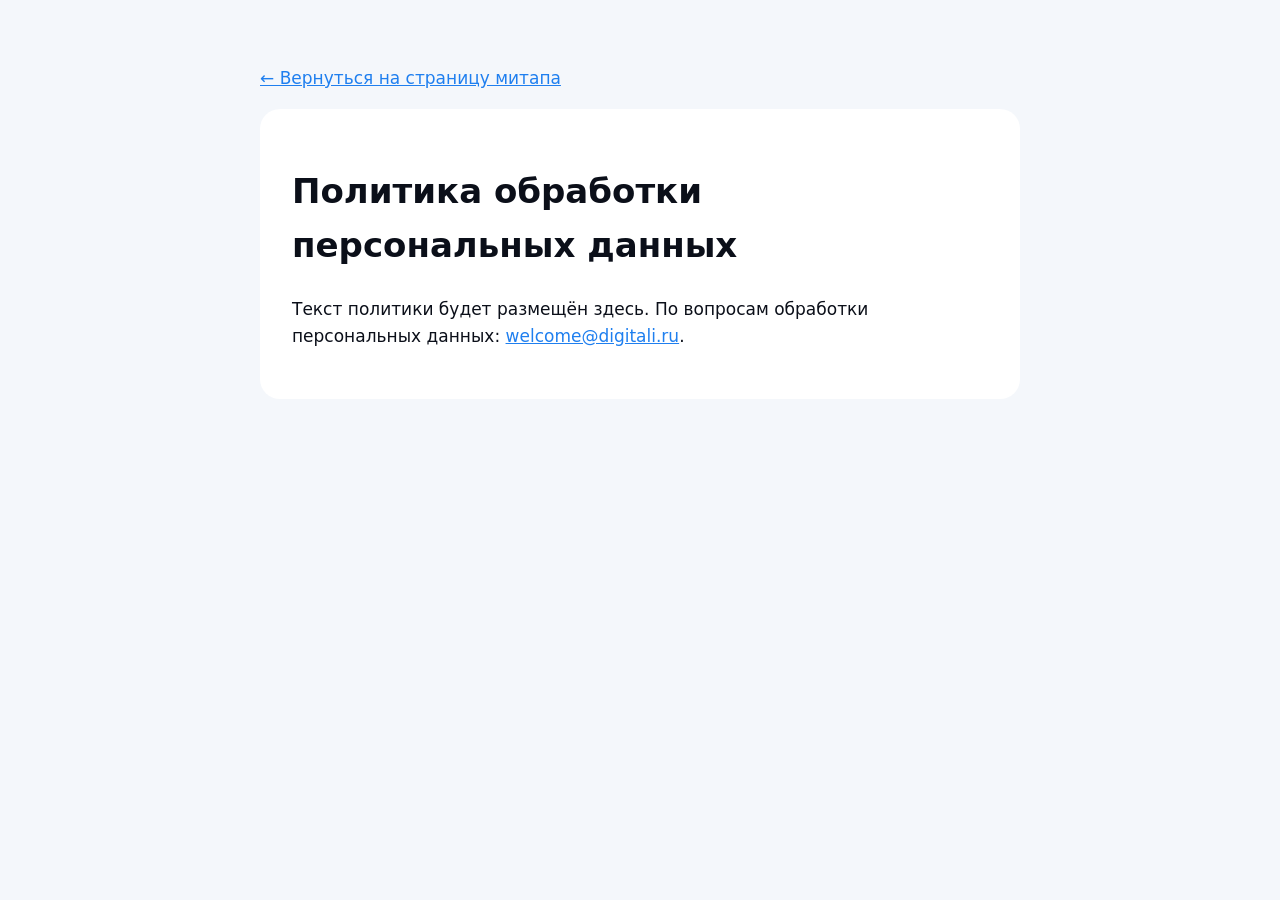
==== privacy.html @ 39f6056e "Add files via upload" ====
<!doctype html>
<html lang="ru"><head><meta charset="utf-8"><meta name="viewport" content="width=device-width, initial-scale=1">
<title>Политика конфиденциальности — Точки роста: Digital Meetup</title>
<link rel="icon" href="assets/digitali-mark.svg" type="image/svg+xml">
<style>body{margin:0;font:17px/1.6 system-ui,-apple-system,"Segoe UI",Roboto,sans-serif;color:#0B0F19;background:#F4F7FB}main{max-width:760px;margin:0 auto;padding:48px 16px}a{color:#1F7FEF}.card{background:#fff;border-radius:20px;padding:32px}</style>
</head><body><main><p><a href="index.html">← Вернуться на страницу митапа</a></p><div class="card">
<h1>Политика обработки персональных данных</h1>
<!-- TODO: вставить актуальный текст политики ООО «Диджитал Ай» (или поставить в форме ссылку на политику с digitali.ru) -->
<p>Текст политики будет размещён здесь. По вопросам обработки персональных данных: <a href="mailto:welcome@digitali.ru">welcome@digitali.ru</a>.</p>
</div></main></body></html>
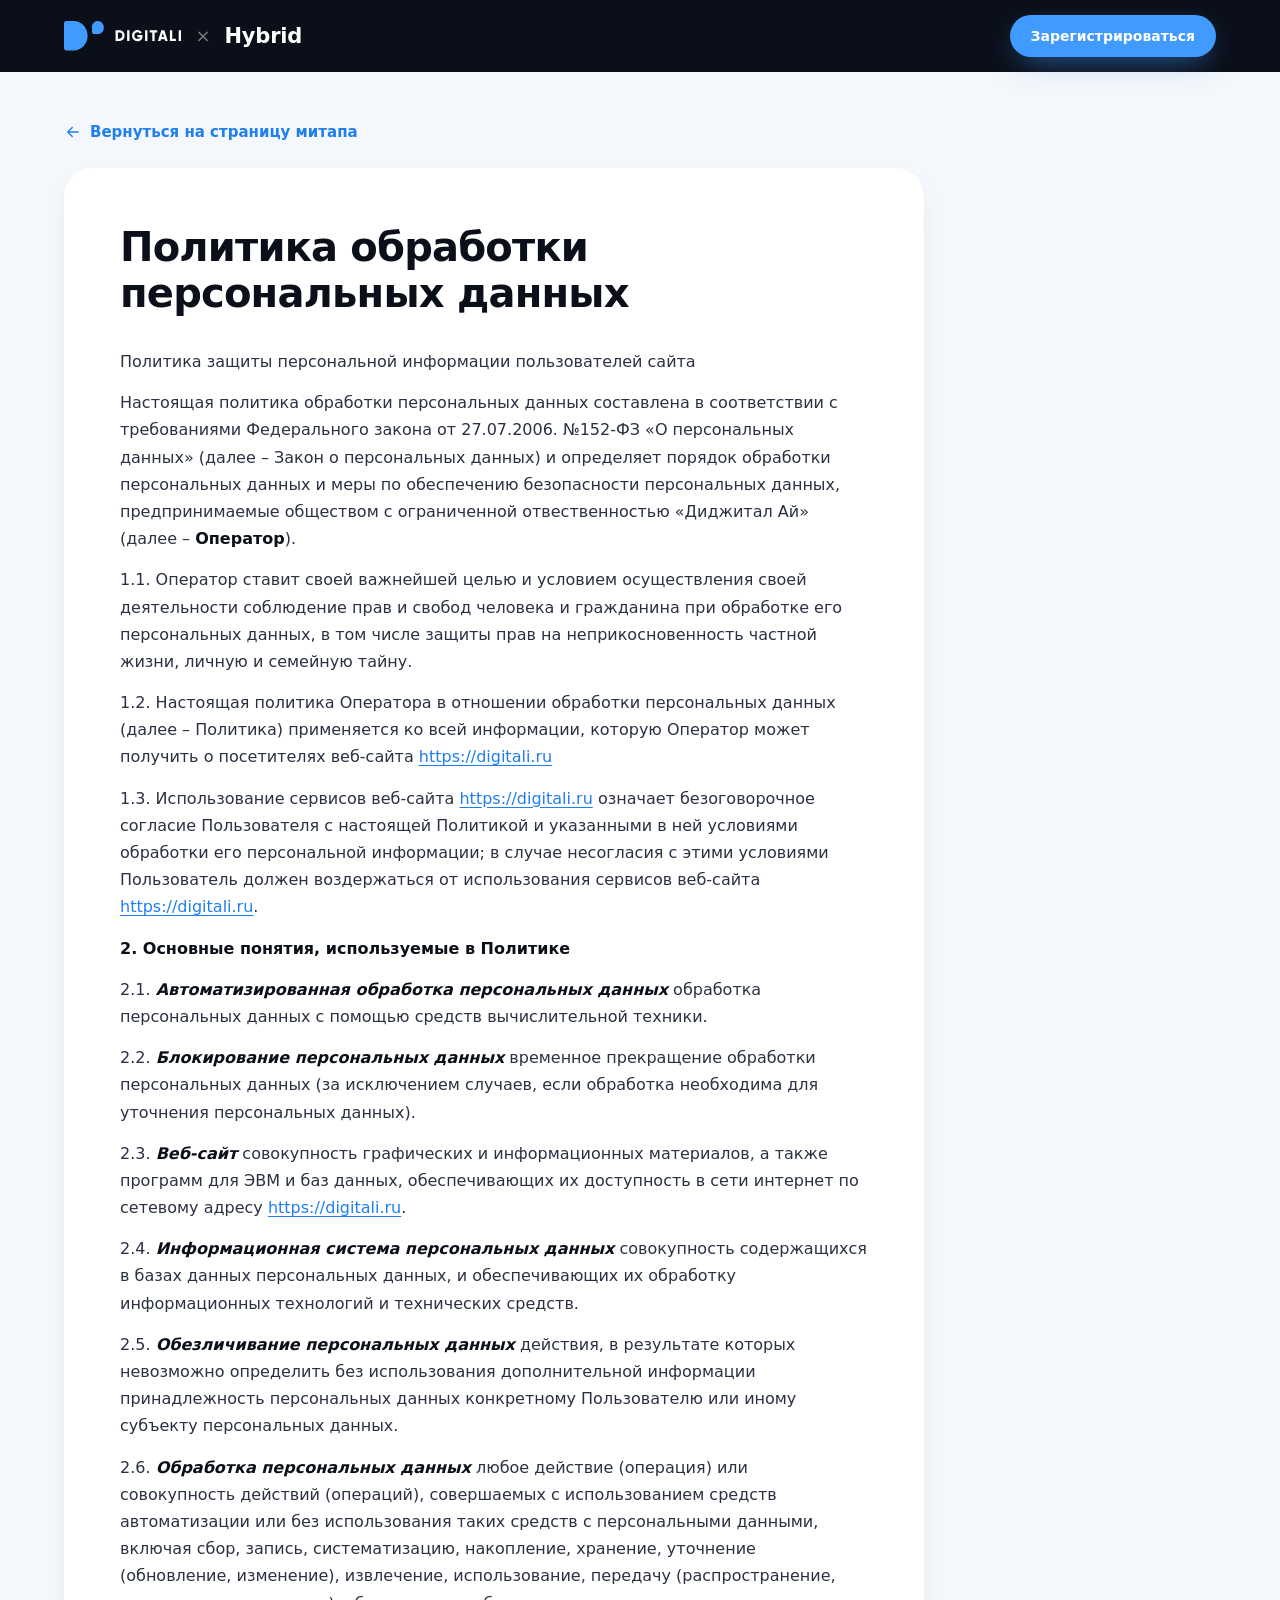
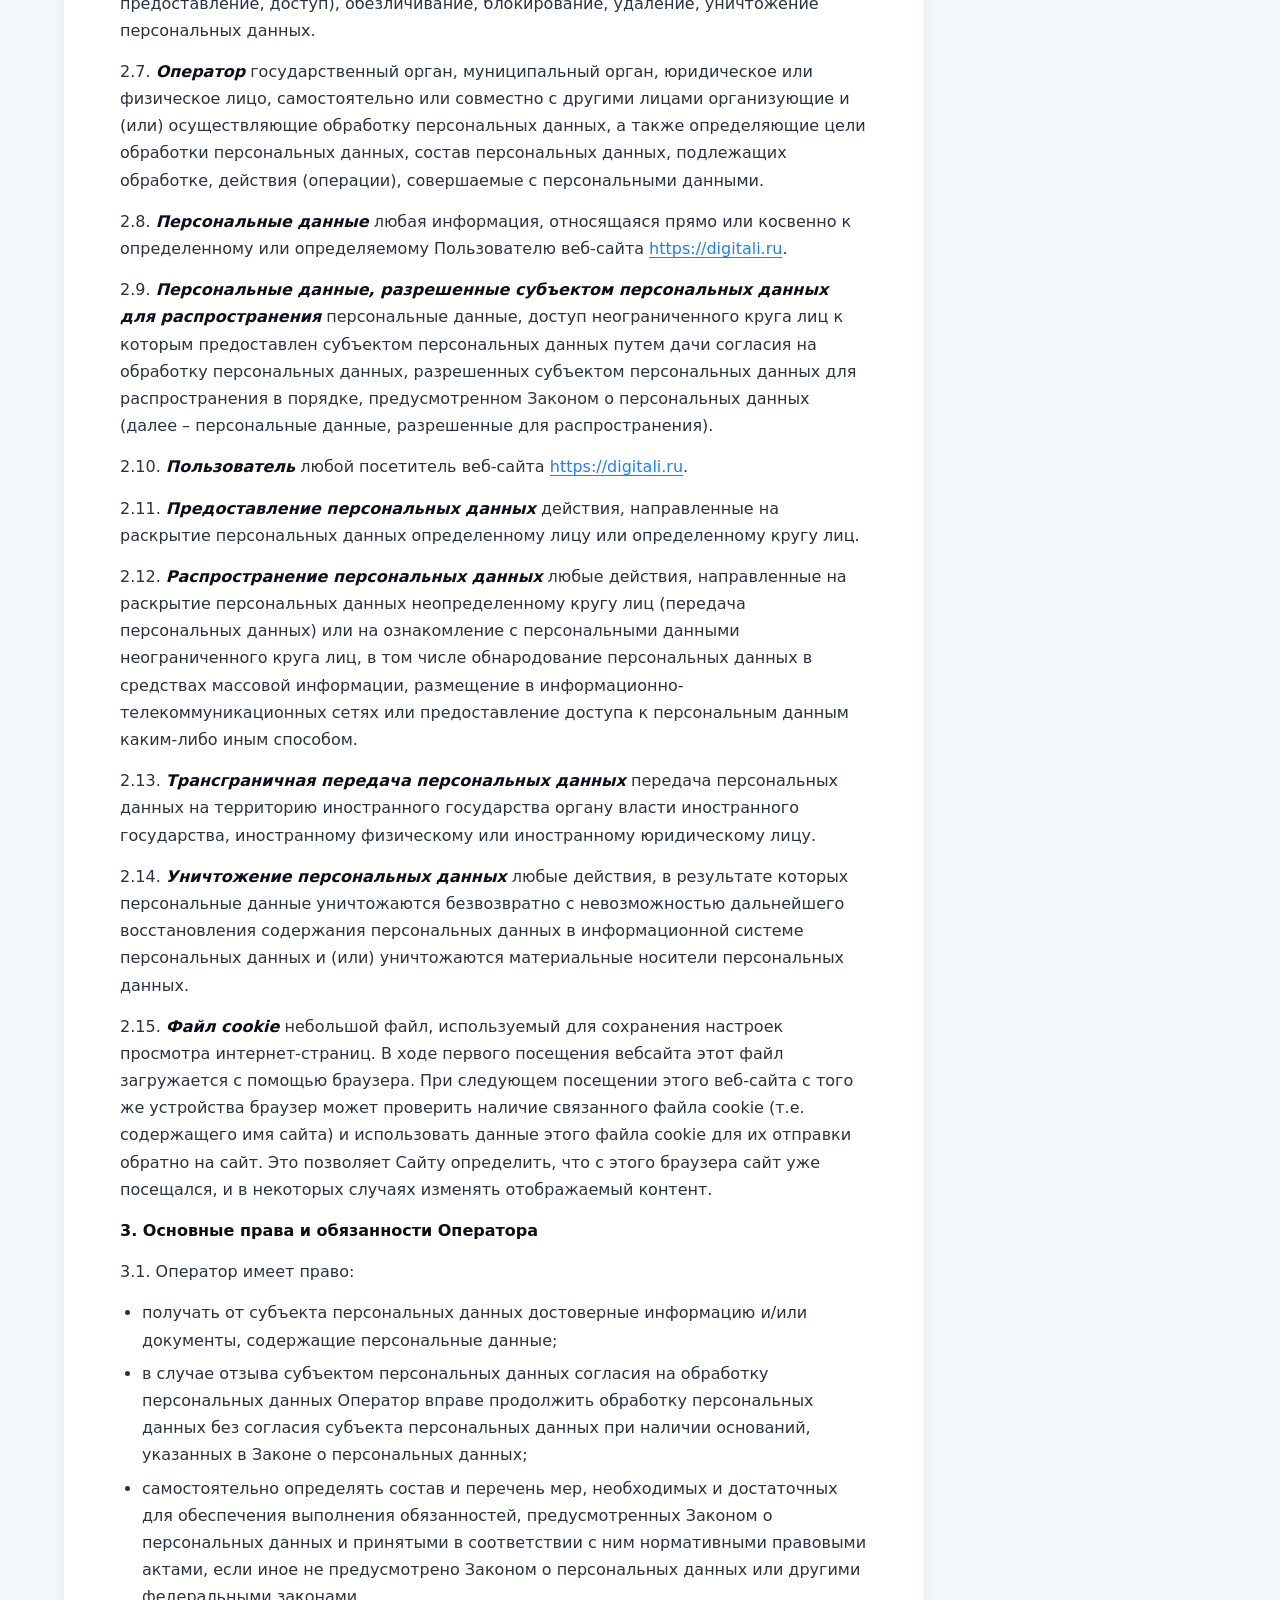
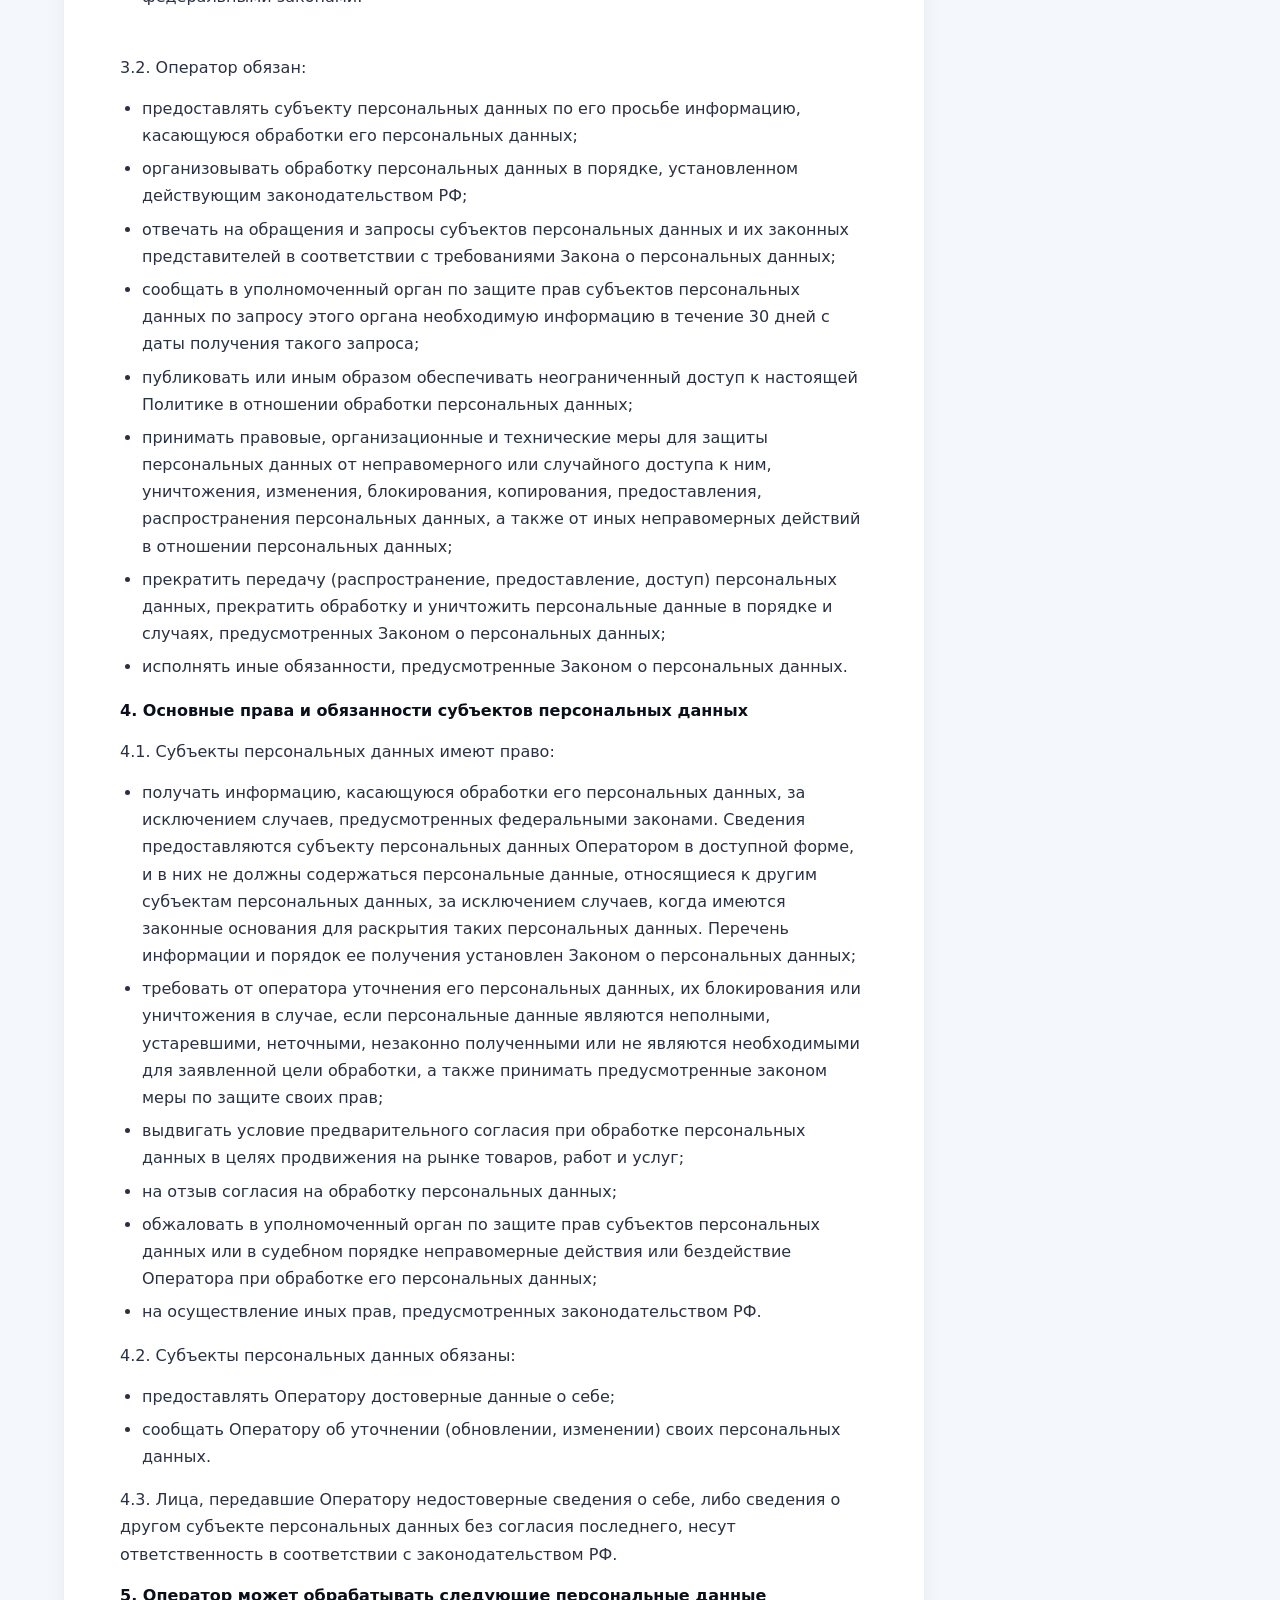
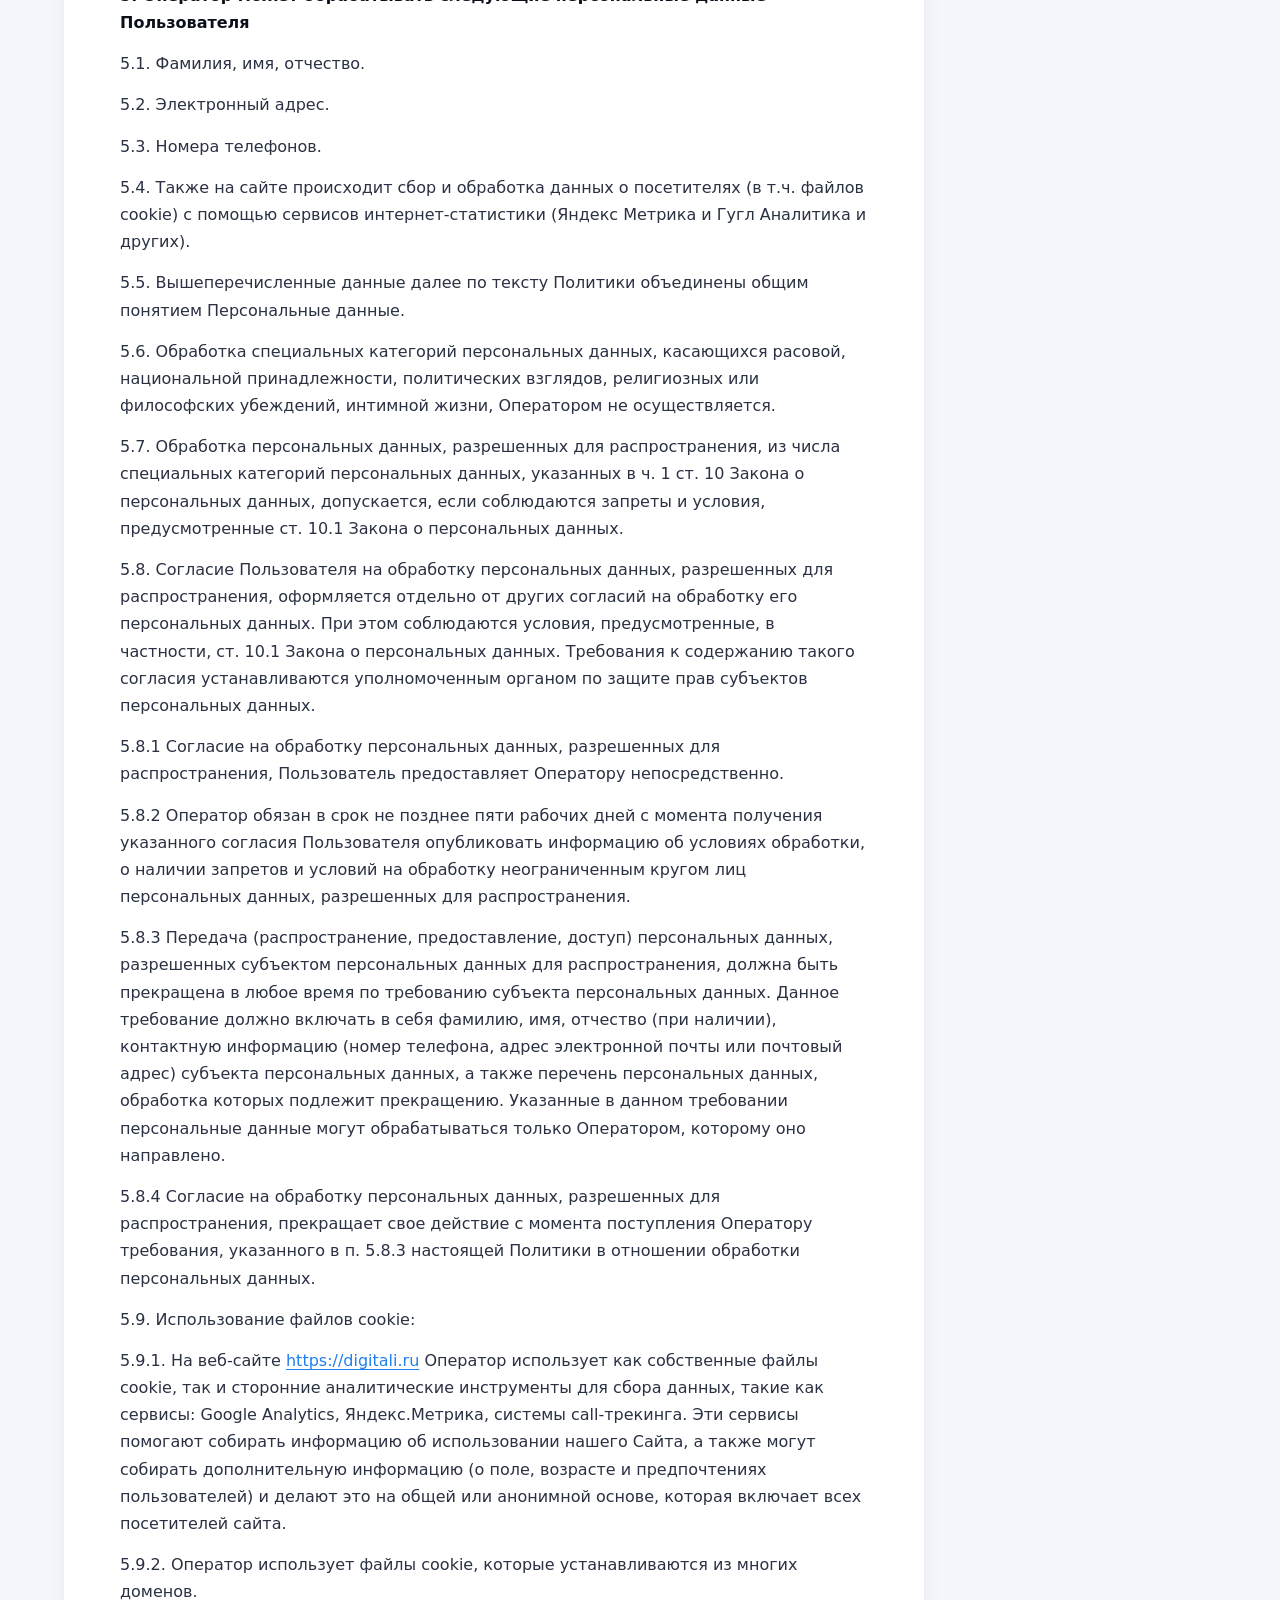
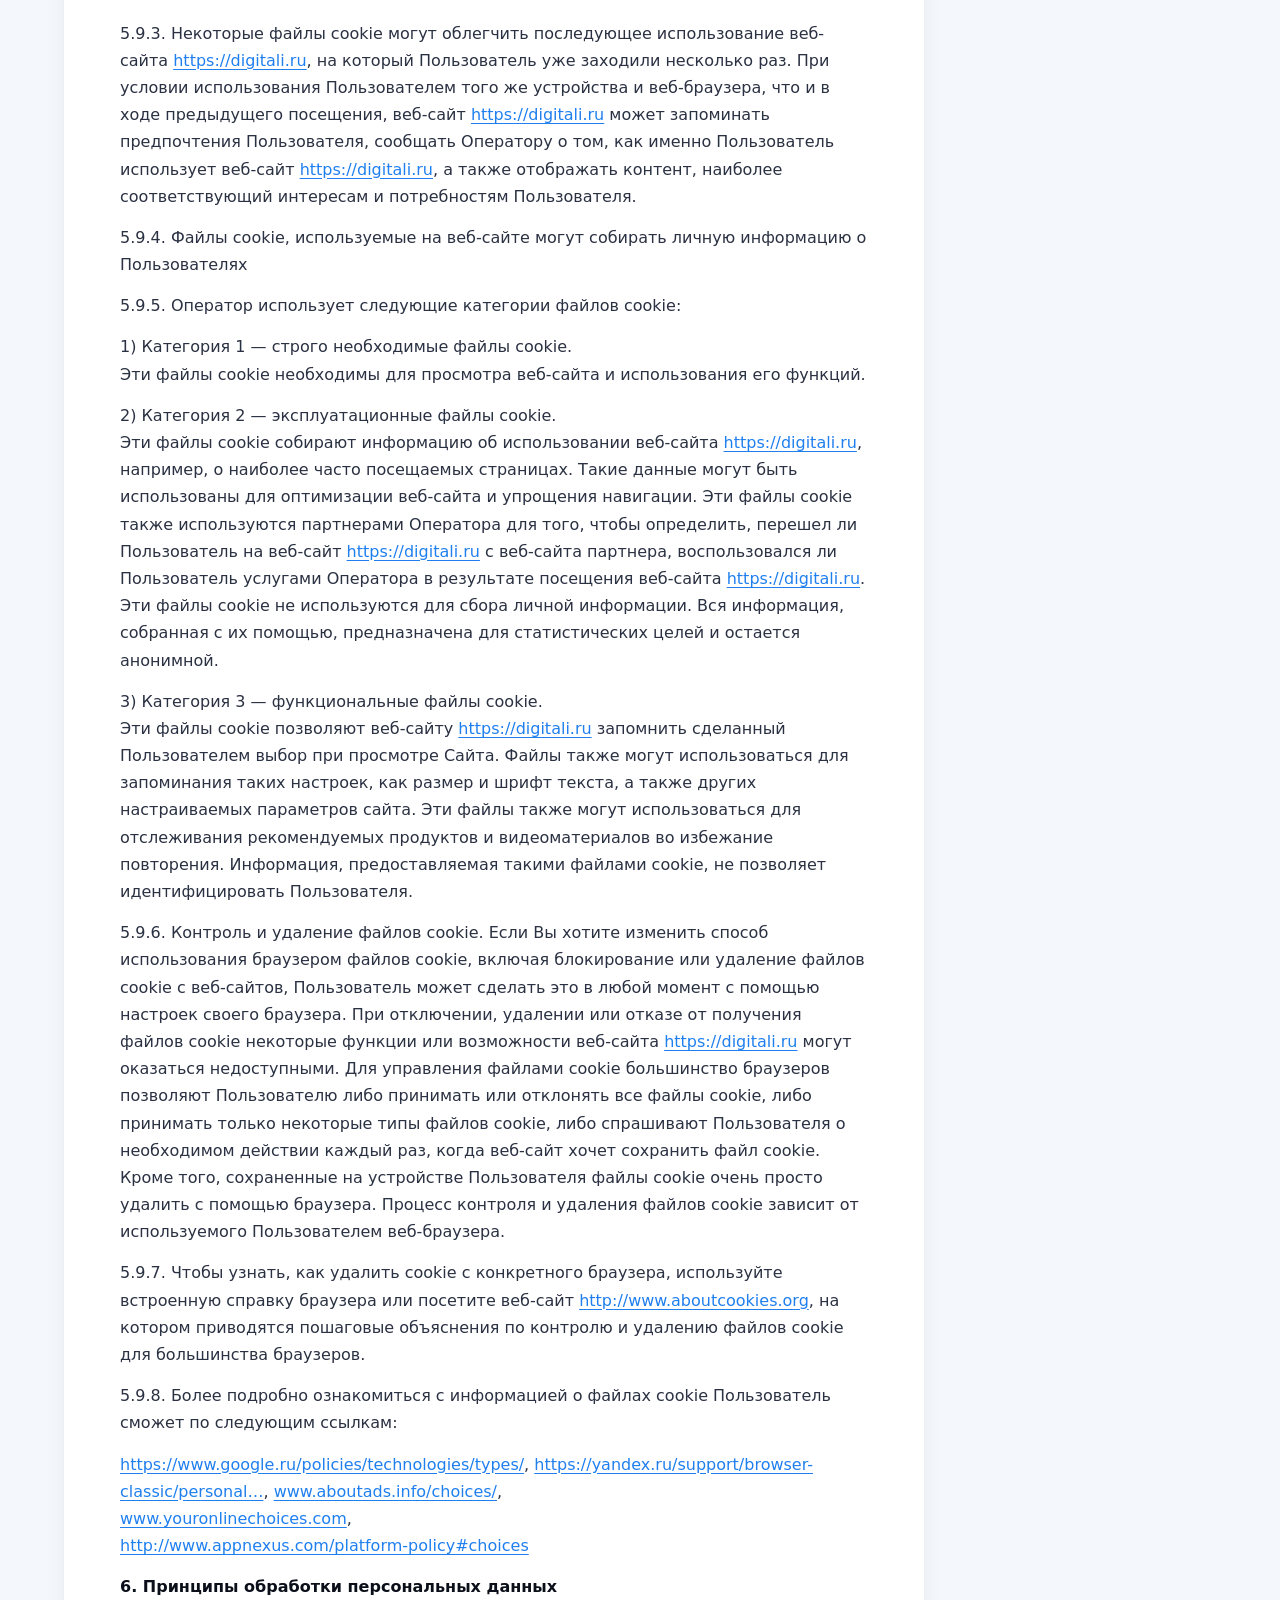
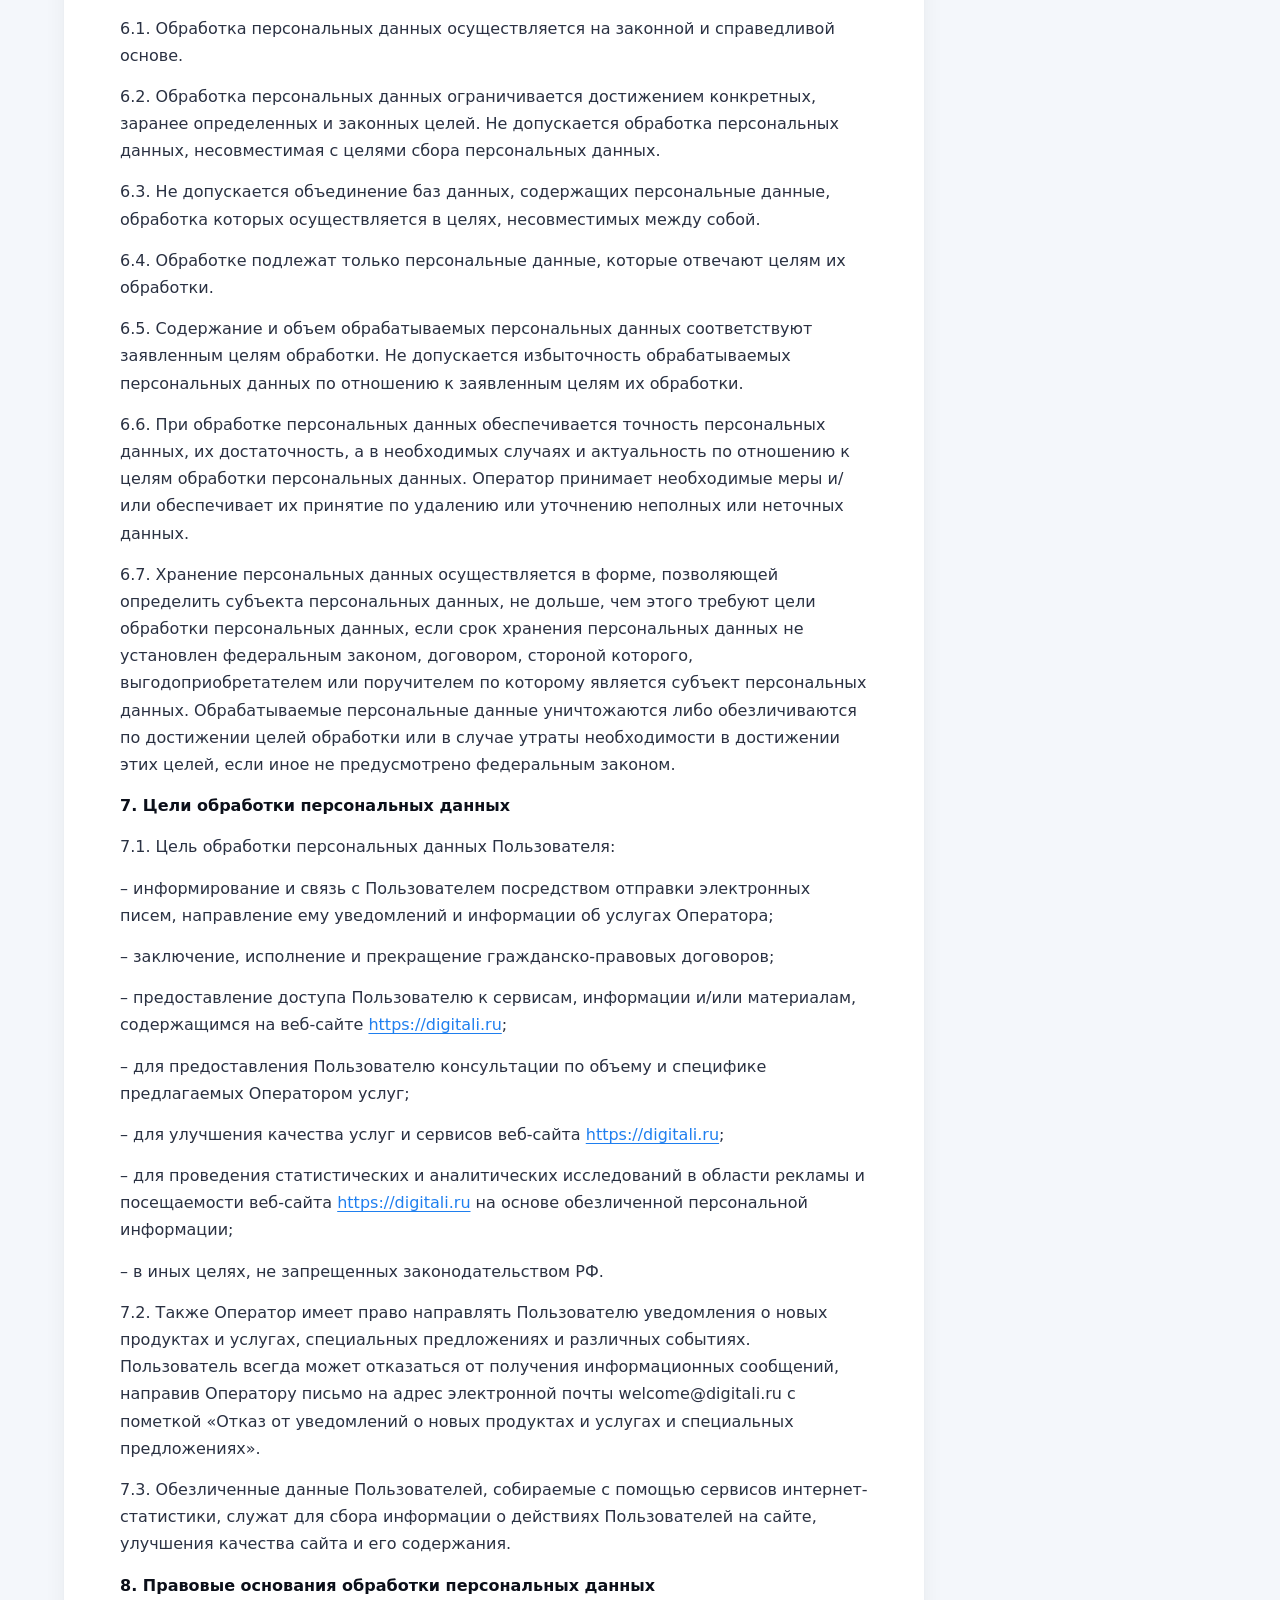
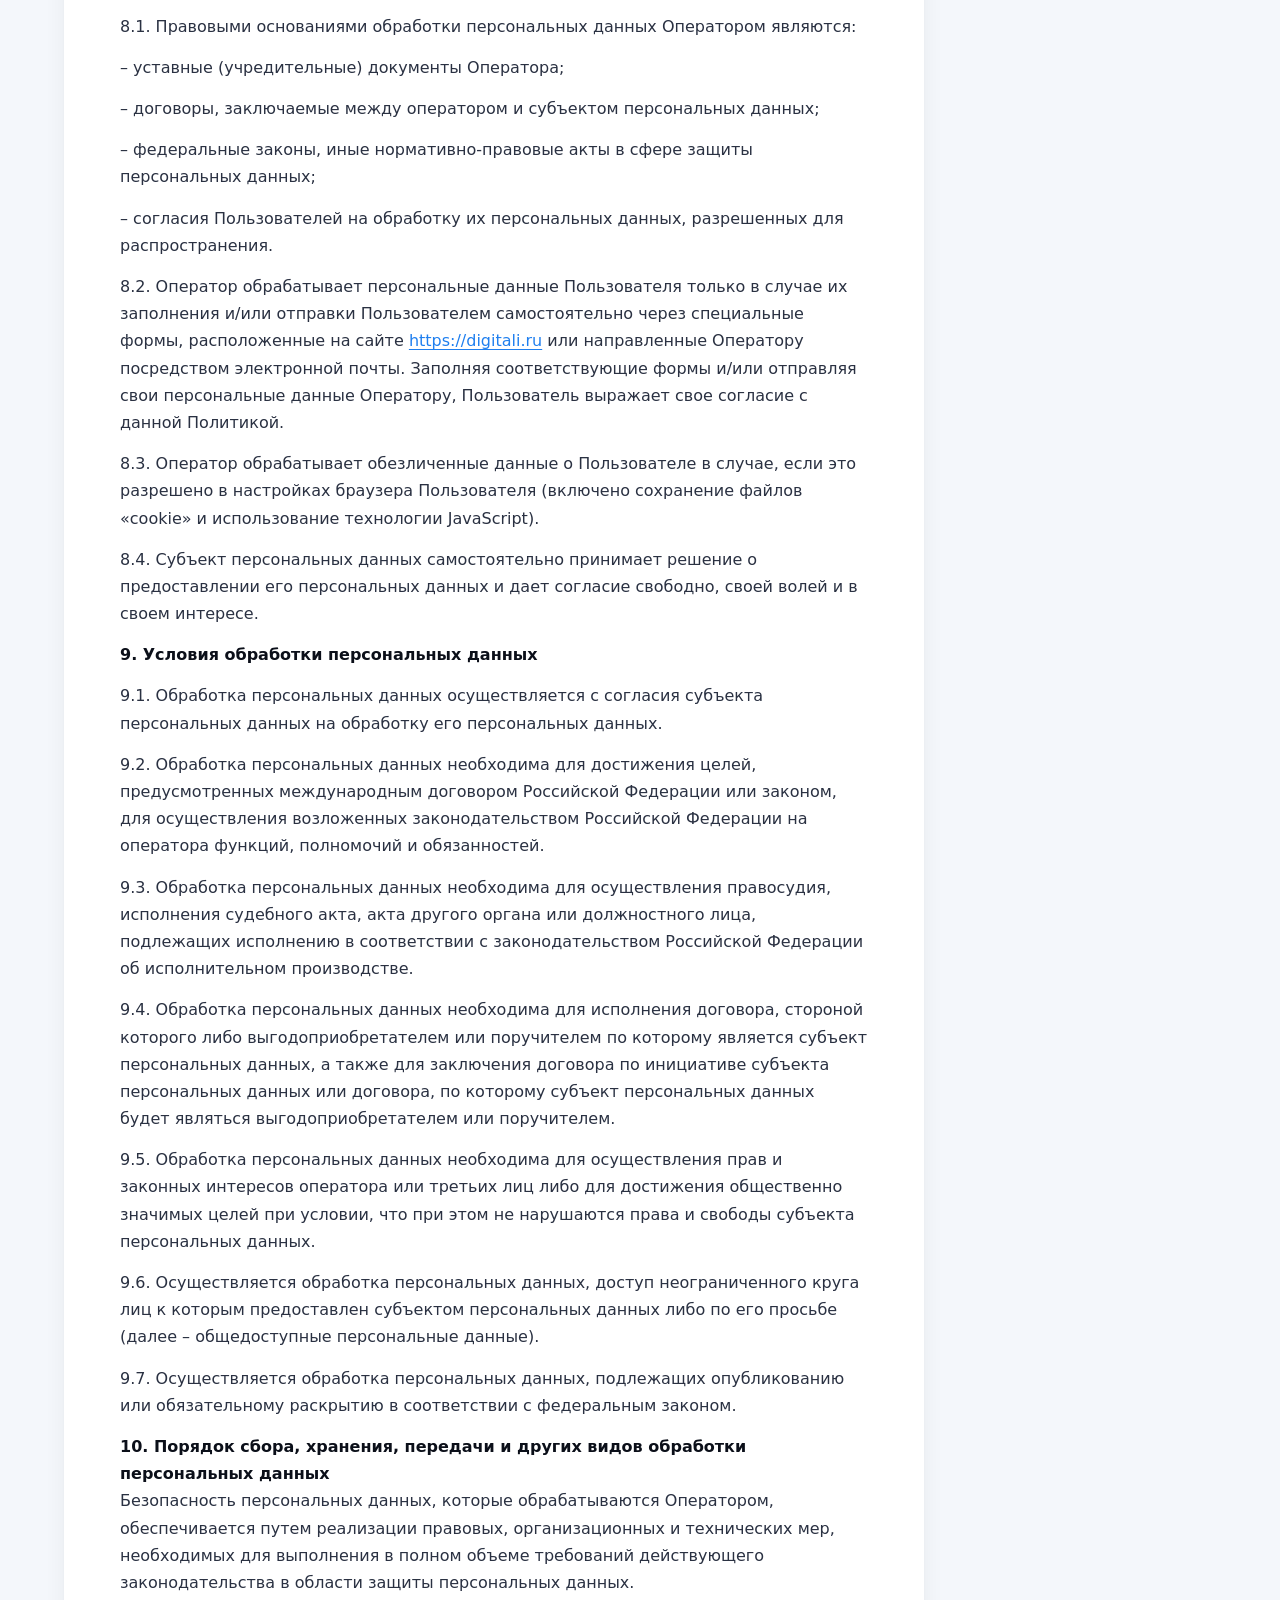
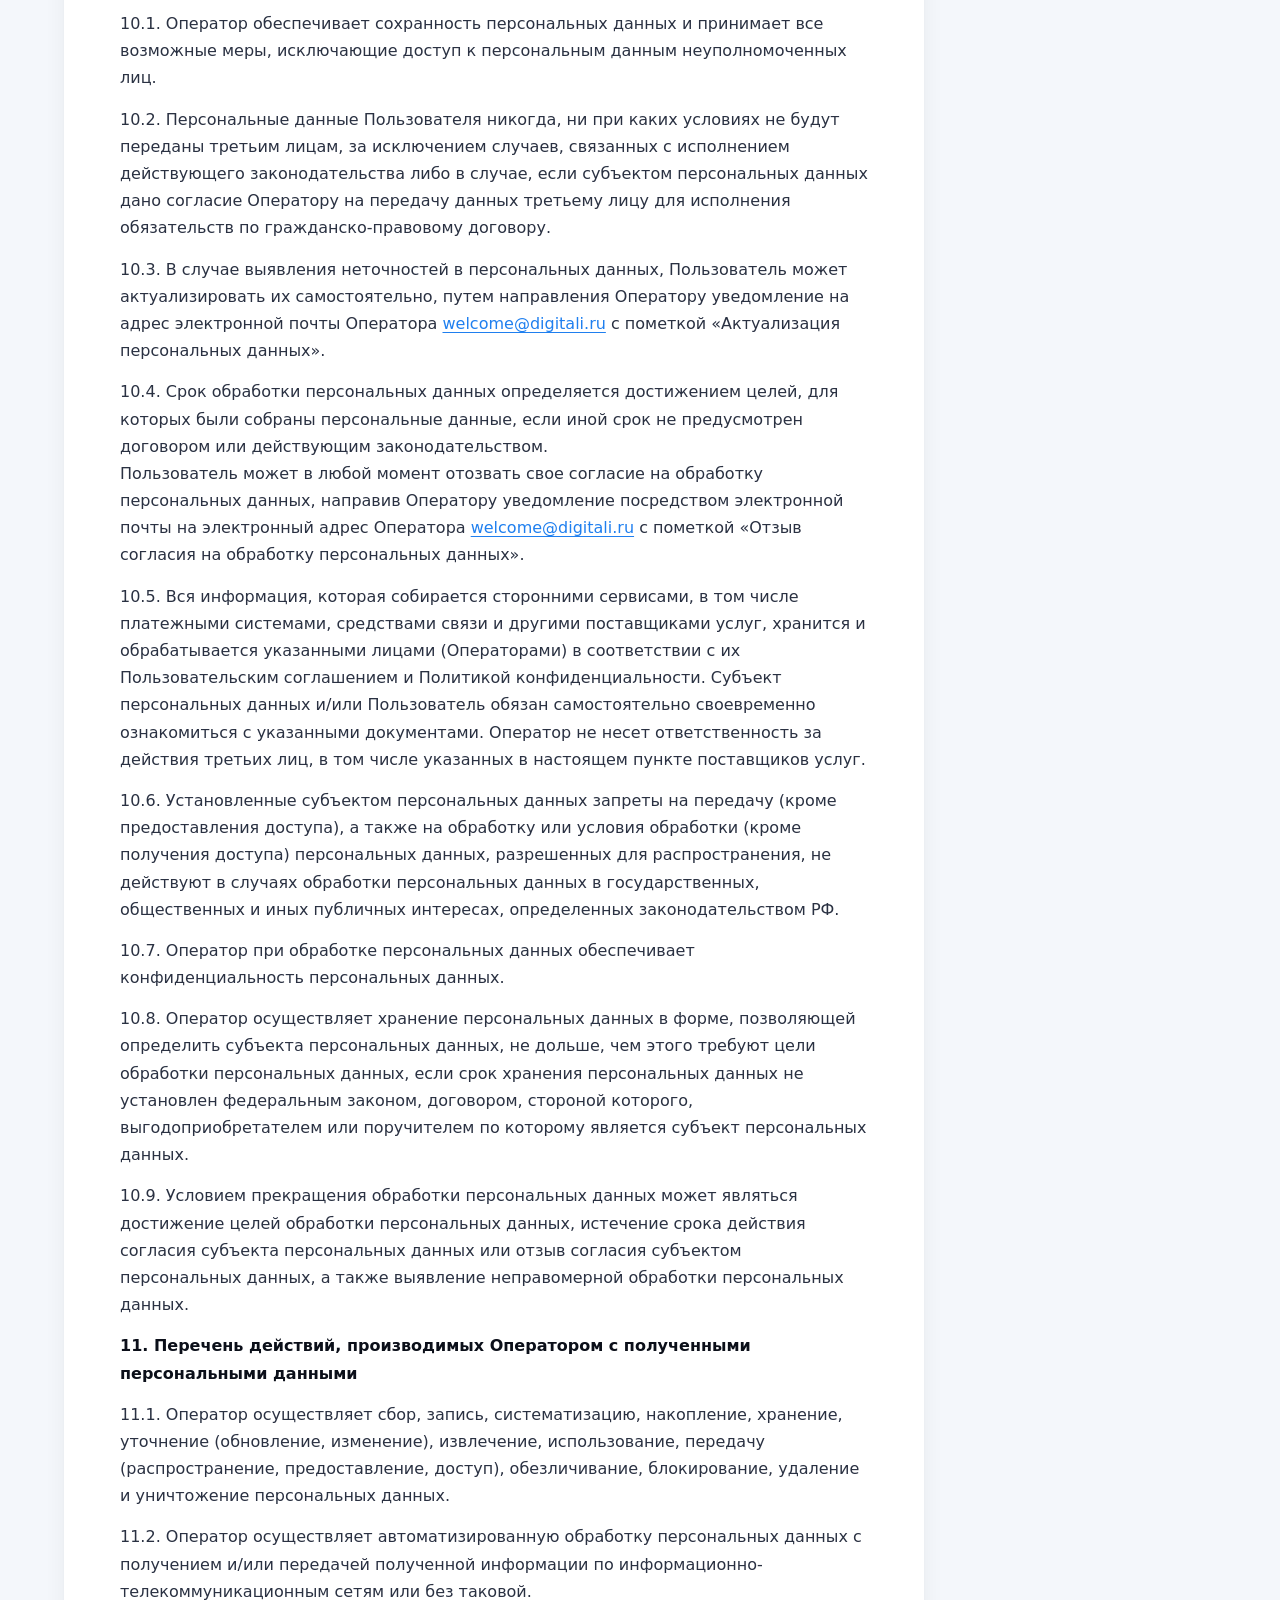
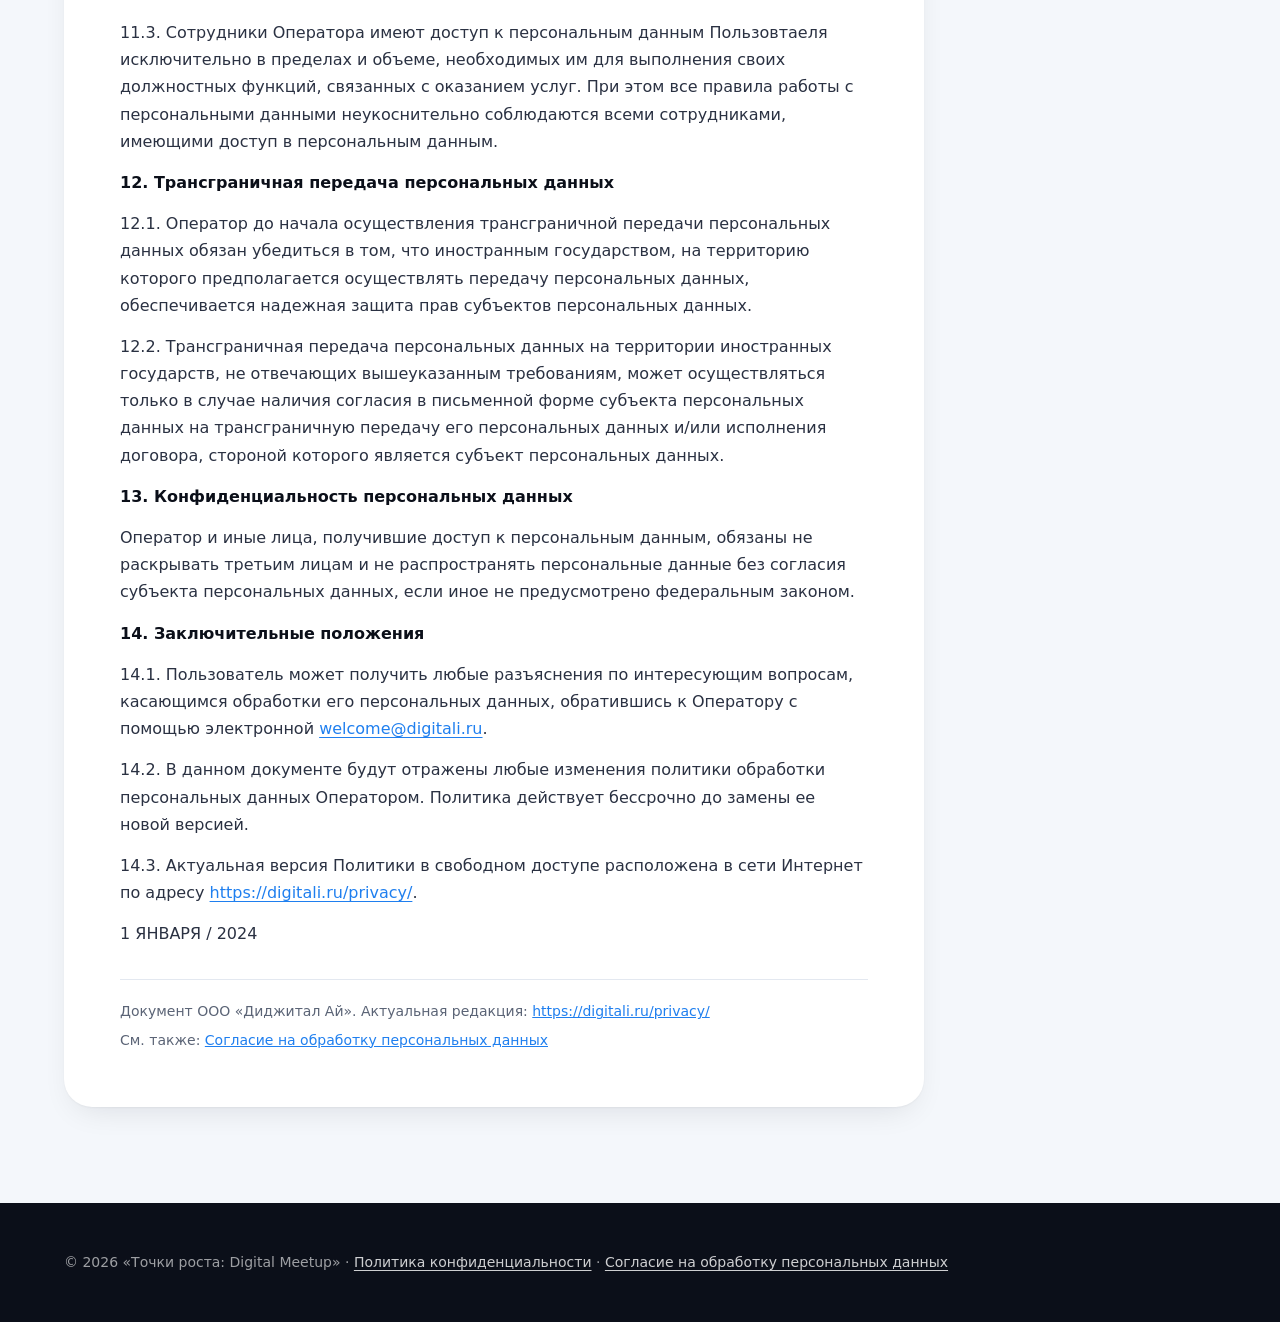
==== commit f376f6a2: "Документы с digitali.ru: политика и согласие на обработку ПД" ====
--- a/privacy.html
+++ b/privacy.html
@@ -1,10 +1,216 @@
 <!doctype html>
-<html lang="ru"><head><meta charset="utf-8"><meta name="viewport" content="width=device-width, initial-scale=1">
-<title>Политика конфиденциальности — Точки роста: Digital Meetup</title>
-<link rel="icon" href="assets/digitali-mark.svg" type="image/svg+xml">
-<style>body{margin:0;font:17px/1.6 system-ui,-apple-system,"Segoe UI",Roboto,sans-serif;color:#0B0F19;background:#F4F7FB}main{max-width:760px;margin:0 auto;padding:48px 16px}a{color:#1F7FEF}.card{background:#fff;border-radius:20px;padding:32px}</style>
-</head><body><main><p><a href="index.html">← Вернуться на страницу митапа</a></p><div class="card">
-<h1>Политика обработки персональных данных</h1>
-<!-- TODO: вставить актуальный текст политики ООО «Диджитал Ай» (или поставить в форме ссылку на политику с digitali.ru) -->
-<p>Текст политики будет размещён здесь. По вопросам обработки персональных данных: <a href="mailto:welcome@digitali.ru">welcome@digitali.ru</a>.</p>
-</div></main></body></html>
+<html lang="ru">
+<head>
+  <meta charset="utf-8">
+  <meta name="viewport" content="width=device-width, initial-scale=1">
+  <title>Политика обработки персональных данных — Точки роста: Digital Meetup</title>
+  <meta name="robots" content="noindex">
+  <meta name="theme-color" content="#0B0F19">
+  <link rel="icon" href="assets/digitali-mark.svg" type="image/svg+xml">
+  <link rel="preconnect" href="https://fonts.googleapis.com">
+  <link rel="preconnect" href="https://fonts.gstatic.com" crossorigin>
+  <link href="https://fonts.googleapis.com/css2?family=Unbounded:wght@500;600;700&family=Manrope:wght@400;500;600;700&display=swap" rel="stylesheet">
+  <link rel="stylesheet" href="assets/style.css?v=3">
+  <style>
+    body { background: var(--bg-soft); }
+    .doc-top { background: var(--ink); }
+    .doc-top .header__inner { height: 72px; }
+    .doc-top .header__cta { margin-left: auto; }
+    .doc-main { padding: 48px 0 96px; }
+    .doc-back { display: inline-flex; align-items: center; gap: 8px; color: var(--blue-600); font-weight: 700; font-size: 15px; text-decoration: none; margin-bottom: 24px; }
+    .doc-back:hover { text-decoration: underline; text-underline-offset: 3px; }
+    .doc-card { max-width: 860px; background: #fff; border-radius: 28px; padding: 56px; box-shadow: var(--shadow); }
+    .doc-card h1 { font-family: var(--font-display); font-size: clamp(26px, 3.4vw, 40px); line-height: 1.15; letter-spacing: -.02em; margin-bottom: 32px; }
+    .doc-body { font-size: 16px; line-height: 1.7; color: #2A3142; overflow-wrap: anywhere; }
+    .doc-body p { margin: 0 0 14px; }
+    .doc-body ul, .doc-body ol { margin: 0 0 16px; padding-left: 22px; list-style: disc; }
+    .doc-body li { margin-bottom: 6px; }
+    .doc-body strong { color: var(--ink); }
+    .doc-body a { color: var(--blue-600); text-underline-offset: 3px; }
+    .doc-meta { margin-top: 32px; padding-top: 20px; border-top: 1px solid var(--line); font-size: 14px; color: var(--muted); display: grid; gap: 6px; }
+    .doc-meta a { color: var(--blue-600); }
+    @media (max-width: 640px) {
+      .doc-top .header__inner { height: 60px; }
+      .doc-main { padding: 28px 0 64px; }
+      .doc-card { padding: 28px 20px; border-radius: 22px; }
+      .doc-body { font-size: 15px; }
+    }
+  </style>
+</head>
+<body>
+<header class="doc-top">
+  <div class="container header__inner">
+    <a href="index.html" class="header__logos" aria-label="На главную: DIGITALI × Hybrid">
+      <img src="assets/digitali-logo-white.svg" alt="DIGITALI" class="logo-digitali" width="140" height="36">
+      <span class="logos__x" aria-hidden="true">×</span>
+      <span class="logo-hybrid">Hybrid</span>
+    </a>
+    <a href="index.html#register" class="btn btn--primary btn--sm header__cta">Зарегистрироваться</a>
+  </div>
+</header>
+<main class="doc-main">
+  <div class="container">
+    <a class="doc-back" href="index.html">
+      <svg class="i i--sm" viewBox="0 0 24 24"><path d="M19 12H5M11 6l-6 6 6 6"/></svg>
+      Вернуться на страницу митапа
+    </a>
+    <article class="doc-card">
+      <h1>Политика обработки персональных данных</h1>
+      <div class="doc-body">
+<p>Политика защиты персональной информации пользователей сайта</p>
+<p>Настоящая политика обработки персональных данных составлена в соответствии с требованиями Федерального закона от 27.07.2006. №152-ФЗ «О персональных данных» (далее – Закон о персональных данных) и определяет порядок обработки персональных данных и меры по обеспечению безопасности персональных данных, предпринимаемые обществом с ограниченной отвественностью «Диджитал Ай» (далее – <strong>Оператор</strong>).</p>
+<p>1.1. Оператор ставит своей важнейшей целью и условием осуществления своей деятельности соблюдение прав и свобод человека и гражданина при обработке его персональных данных, в том числе защиты прав на неприкосновенность частной жизни, личную и семейную тайну.</p>
+<p>1.2. Настоящая политика Оператора в отношении обработки персональных данных (далее – Политика) применяется ко всей информации, которую Оператор может получить о посетителях веб-сайта <a href="https://digitali.ru" rel="noopener" target="_blank">https://digitali.ru</a></p>
+<p>1.3. Использование сервисов веб-сайта <a href="https://digitali.ru" rel="noopener" target="_blank">https://digitali.ru</a> означает безоговорочное согласие Пользователя с настоящей Политикой и указанными в ней условиями обработки его персональной информации; в случае несогласия с этими условиями Пользователь должен воздержаться от использования сервисов веб-сайта <a href="https://digitali.ru" rel="noopener" target="_blank">https://digitali.ru</a>.</p>
+<p><strong>2. Основные понятия, используемые в Политике</strong></p>
+<p>2.1. <strong><em>Автоматизированная обработка персональных данных</em></strong> обработка персональных данных с помощью средств вычислительной техники.</p>
+<p>2.2. <strong><em>Блокирование персональных данных</em></strong> временное прекращение обработки персональных данных (за исключением случаев, если обработка необходима для уточнения персональных данных).</p>
+<p>2.3. <strong><em>Веб-сайт</em></strong> совокупность графических и информационных материалов, а также программ для ЭВМ и баз данных, обеспечивающих их доступность в сети интернет по сетевому адресу <a href="https://digitali.ru" rel="noopener" target="_blank">https://digitali.ru</a>.</p>
+<p>2.4. <strong><em>Информационная система персональных данных</em></strong> совокупность содержащихся в базах данных персональных данных, и обеспечивающих их обработку информационных технологий и технических средств.</p>
+<p>2.5. <strong><em>Обезличивание персональных данных</em></strong> действия, в результате которых невозможно определить без использования дополнительной информации принадлежность персональных данных конкретному Пользователю или иному субъекту персональных данных.</p>
+<p>2.6. <strong><em>Обработка персональных данных</em></strong> любое действие (операция) или совокупность действий (операций), совершаемых с использованием средств автоматизации или без использования таких средств с персональными данными, включая сбор, запись, систематизацию, накопление, хранение, уточнение (обновление, изменение), извлечение, использование, передачу (распространение, предоставление, доступ), обезличивание, блокирование, удаление, уничтожение персональных данных.</p>
+<p>2.7. <strong><em>Оператор</em></strong> государственный орган, муниципальный орган, юридическое или физическое лицо, самостоятельно или совместно с другими лицами организующие и (или) осуществляющие обработку персональных данных, а также определяющие цели обработки персональных данных, состав персональных данных, подлежащих обработке, действия (операции), совершаемые с персональными данными.</p>
+<p>2.8. <strong><em>Персональные данные</em></strong> любая информация, относящаяся прямо или косвенно к определенному или определяемому Пользователю веб-сайта <a href="https://digitali.ru" rel="noopener" target="_blank">https://digitali.ru</a>.</p>
+<p>2.9. <strong><em>Персональные данные, разрешенные субъектом персональных данных для распространения</em></strong> персональные данные, доступ неограниченного круга лиц к которым предоставлен субъектом персональных данных путем дачи согласия на обработку персональных данных, разрешенных субъектом персональных данных для распространения в порядке, предусмотренном Законом о персональных данных (далее – персональные данные, разрешенные для распространения).</p>
+<p>2.10. <strong><em>Пользователь</em></strong> любой посетитель веб-сайта <a href="https://digitali.ru" rel="noopener" target="_blank">https://digitali.ru</a>.</p>
+<p>2.11. <strong><em>Предоставление персональных данных</em></strong> действия, направленные на раскрытие персональных данных определенному лицу или определенному кругу лиц.</p>
+<p>2.12. <strong><em>Распространение персональных данных</em></strong> любые действия, направленные на раскрытие персональных данных неопределенному кругу лиц (передача персональных данных) или на ознакомление с персональными данными неограниченного круга лиц, в том числе обнародование персональных данных в средствах массовой информации, размещение в информационно-телекоммуникационных сетях или предоставление доступа к персональным данным каким-либо иным способом.</p>
+<p>2.13. <strong><em>Трансграничная передача персональных данных</em></strong> передача персональных данных на территорию иностранного государства органу власти иностранного государства, иностранному физическому или иностранному юридическому лицу.</p>
+<p>2.14. <strong><em>Уничтожение персональных данных</em></strong> любые действия, в результате которых персональные данные уничтожаются безвозвратно с невозможностью дальнейшего восстановления содержания персональных данных в информационной системе персональных данных и (или) уничтожаются материальные носители персональных данных.</p>
+<p>2.15. <strong><em>Файл cookie</em></strong> небольшой файл, используемый для сохранения настроек просмотра интернет-страниц. В ходе первого посещения вебсайта этот файл загружается с помощью браузера. При следующем посещении этого веб-сайта с того же устройства браузер может проверить наличие связанного файла cookie (т.е. содержащего имя сайта) и использовать данные этого файла cookie для их отправки обратно на сайт. Это позволяет Сайту определить, что с этого браузера сайт уже посещался, и в некоторых случаях изменять отображаемый контент.</p>
+<p><strong>3. Основные права и обязанности Оператора</strong></p>
+<p>3.1. Оператор имеет право:</p>
+<ul>
+<li>получать от субъекта персональных данных достоверные информацию и/или документы, содержащие персональные данные;</li>
+<li>в случае отзыва субъектом персональных данных согласия на обработку персональных данных Оператор вправе продолжить обработку персональных данных без согласия субъекта персональных данных при наличии оснований, указанных в Законе о персональных данных;</li>
+<li>самостоятельно определять состав и перечень мер, необходимых и достаточных для обеспечения выполнения обязанностей, предусмотренных Законом о персональных данных и принятыми в соответствии с ним нормативными правовыми актами, если иное не предусмотрено Законом о персональных данных или другими федеральными законами.</li>
+</ul>
+<p><strong><br/> </strong>3.2. Оператор обязан:</p>
+<ul>
+<li>предоставлять субъекту персональных данных по его просьбе информацию, касающуюся обработки его персональных данных;</li>
+<li>организовывать обработку персональных данных в порядке, установленном действующим законодательством РФ;</li>
+<li>отвечать на обращения и запросы субъектов персональных данных и их законных представителей в соответствии с требованиями Закона о персональных данных;</li>
+<li>сообщать в уполномоченный орган по защите прав субъектов персональных данных по запросу этого органа необходимую информацию в течение 30 дней с даты получения такого запроса;</li>
+<li>публиковать или иным образом обеспечивать неограниченный доступ к настоящей Политике в отношении обработки персональных данных;</li>
+<li>принимать правовые, организационные и технические меры для защиты персональных данных от неправомерного или случайного доступа к ним, уничтожения, изменения, блокирования, копирования, предоставления, распространения персональных данных, а также от иных неправомерных действий в отношении персональных данных;</li>
+<li>прекратить передачу (распространение, предоставление, доступ) персональных данных, прекратить обработку и уничтожить персональные данные в порядке и случаях, предусмотренных Законом о персональных данных;</li>
+<li>исполнять иные обязанности, предусмотренные Законом о персональных данных.</li>
+</ul>
+<p><strong>4. Основные права и обязанности субъектов персональных данных</strong></p>
+<p>4.1. Субъекты персональных данных имеют право:</p>
+<ul>
+<li>получать информацию, касающуюся обработки его персональных данных, за исключением случаев, предусмотренных федеральными законами. Сведения предоставляются субъекту персональных данных Оператором в доступной форме, и в них не должны содержаться персональные данные, относящиеся к другим субъектам персональных данных, за исключением случаев, когда имеются законные основания для раскрытия таких персональных данных. Перечень информации и порядок ее получения установлен Законом о персональных данных;</li>
+<li>требовать от оператора уточнения его персональных данных, их блокирования или уничтожения в случае, если персональные данные являются неполными, устаревшими, неточными, незаконно полученными или не являются необходимыми для заявленной цели обработки, а также принимать предусмотренные законом меры по защите своих прав;</li>
+<li>выдвигать условие предварительного согласия при обработке персональных данных в целях продвижения на рынке товаров, работ и услуг;</li>
+<li>на отзыв согласия на обработку персональных данных;</li>
+<li>обжаловать в уполномоченный орган по защите прав субъектов персональных данных или в судебном порядке неправомерные действия или бездействие Оператора при обработке его персональных данных;</li>
+<li>на осуществление иных прав, предусмотренных законодательством РФ.</li>
+</ul>
+<p>4.2. Субъекты персональных данных обязаны:</p>
+<ul>
+<li>предоставлять Оператору достоверные данные о себе;</li>
+<li>сообщать Оператору об уточнении (обновлении, изменении) своих персональных данных.</li>
+</ul>
+<p>4.3. Лица, передавшие Оператору недостоверные сведения о себе, либо сведения о другом субъекте персональных данных без согласия последнего, несут ответственность в соответствии с законодательством РФ.</p>
+<p><strong>5. Оператор может обрабатывать следующие персональные данные Пользователя</strong></p>
+<p>5.1. Фамилия, имя, отчество.</p>
+<p>5.2. Электронный адрес.</p>
+<p>5.3. Номера телефонов.</p>
+<p>5.4. Также на сайте происходит сбор и обработка данных о посетителях (в т.ч. файлов cookie) с помощью сервисов интернет-статистики (Яндекс Метрика и Гугл Аналитика и других).</p>
+<p>5.5. Вышеперечисленные данные далее по тексту Политики объединены общим понятием Персональные данные.</p>
+<p>5.6. Обработка специальных категорий персональных данных, касающихся расовой, национальной принадлежности, политических взглядов, религиозных или философских убеждений, интимной жизни, Оператором не осуществляется.</p>
+<p>5.7. Обработка персональных данных, разрешенных для распространения, из числа специальных категорий персональных данных, указанных в ч. 1 ст. 10 Закона о персональных данных, допускается, если соблюдаются запреты и условия, предусмотренные ст. 10.1 Закона о персональных данных.</p>
+<p>5.8. Согласие Пользователя на обработку персональных данных, разрешенных для распространения, оформляется отдельно от других согласий на обработку его персональных данных. При этом соблюдаются условия, предусмотренные, в частности, ст. 10.1 Закона о персональных данных. Требования к содержанию такого согласия устанавливаются уполномоченным органом по защите прав субъектов персональных данных.</p>
+<p>5.8.1 Согласие на обработку персональных данных, разрешенных для распространения, Пользователь предоставляет Оператору непосредственно.</p>
+<p>5.8.2 Оператор обязан в срок не позднее пяти рабочих дней с момента получения указанного согласия Пользователя опубликовать информацию об условиях обработки, о наличии запретов и условий на обработку неограниченным кругом лиц персональных данных, разрешенных для распространения.</p>
+<p>5.8.3 Передача (распространение, предоставление, доступ) персональных данных, разрешенных субъектом персональных данных для распространения, должна быть прекращена в любое время по требованию субъекта персональных данных. Данное требование должно включать в себя фамилию, имя, отчество (при наличии), контактную информацию (номер телефона, адрес электронной почты или почтовый адрес) субъекта персональных данных, а также перечень персональных данных, обработка которых подлежит прекращению. Указанные в данном требовании персональные данные могут обрабатываться только Оператором, которому оно направлено.</p>
+<p>5.8.4 Согласие на обработку персональных данных, разрешенных для распространения, прекращает свое действие с момента поступления Оператору требования, указанного в п. 5.8.3 настоящей Политики в отношении обработки персональных данных.</p>
+<p>5.9. Использование файлов сookie:</p>
+<p>5.9.1. На веб-сайте <a href="https://digitali.ru" rel="noopener" target="_blank">https://digitali.ru</a> Оператор использует как собственные файлы cookie, так и сторонние аналитические инструменты для сбора данных, такие как сервисы: Google Analytics, Яндекс.Метрика, системы call-трекинга. Эти сервисы помогают собирать информацию об использовании нашего Сайта, а также могут собирать дополнительную информацию (о поле, возрасте и предпочтениях пользователей) и делают это на общей или анонимной основе, которая включает всех посетителей сайта.</p>
+<p>5.9.2. Оператор использует файлы cookie, которые устанавливаются из многих доменов.</p>
+<p>5.9.3. Некоторые файлы cookie могут облегчить последующее использование веб-сайта <a href="https://digitali.ru" rel="noopener" target="_blank">https://digitali.ru</a>, на который Пользователь уже заходили несколько раз. При условии использования Пользователем того же устройства и веб-браузера, что и в ходе предыдущего посещения, веб-сайт <a href="https://digitali.ru" rel="noopener" target="_blank">https://digitali.ru</a> может запоминать предпочтения Пользователя, сообщать Оператору о том, как именно Пользователь использует веб-сайт <a href="https://digitali.ru" rel="noopener" target="_blank">https://digitali.ru</a>, а также отображать контент, наиболее соответствующий интересам и потребностям Пользователя.</p>
+<p>5.9.4. Файлы cookie, используемые на веб-сайте могут собирать личную информацию о Пользователях</p>
+<p>5.9.5. Оператор использует следующие категории файлов cookie:</p>
+<p>1) Категория 1 — строго необходимые файлы cookie.<br/> Эти файлы cookie необходимы для просмотра веб-сайта и использования его функций.</p>
+<p>2) Категория 2 — эксплуатационные файлы cookie.<br/> Эти файлы cookie собирают информацию об использовании веб-сайта <a href="https://digitali.ru" rel="noopener" target="_blank">https://digitali.ru</a>, например, о наиболее часто посещаемых страницах. Такие данные могут быть использованы для оптимизации веб-сайта и упрощения навигации. Эти файлы cookie также используются партнерами Оператора для того, чтобы определить, перешел ли Пользователь на веб-сайт <a href="https://digitali.ru" rel="noopener" target="_blank">https://digitali.ru</a> с веб-сайта партнера, воспользовался ли Пользователь услугами Оператора в результате посещения веб-сайта <a href="https://digitali.ru" rel="noopener" target="_blank">https://digitali.ru</a>. Эти файлы cookie не используются для сбора личной информации. Вся информация, собранная с их помощью, предназначена для статистических целей и остается анонимной.</p>
+<p>3) Категория 3 — функциональные файлы cookie.<br/> Эти файлы cookie позволяют веб-сайту <a href="https://digitali.ru" rel="noopener" target="_blank">https://digitali.ru</a> запомнить сделанный Пользователем выбор при просмотре Сайта. Файлы также могут использоваться для запоминания таких настроек, как размер и шрифт текста, а также других настраиваемых параметров сайта. Эти файлы также могут использоваться для отслеживания рекомендуемых продуктов и видеоматериалов во избежание повторения. Информация, предоставляемая такими файлами cookie, не позволяет идентифицировать Пользователя.</p>
+<p>5.9.6. Контроль и удаление файлов cookie. Если Вы хотите изменить способ использования браузером файлов cookie, включая блокирование или удаление файлов cookie с веб-сайтов, Пользователь может сделать это в любой момент с помощью настроек своего браузера. При отключении, удалении или отказе от получения файлов cookie некоторые функции или возможности веб-сайта <a href="https://digitali.ru" rel="noopener" target="_blank">https://digitali.ru</a> могут оказаться недоступными. Для управления файлами cookie большинство браузеров позволяют Пользователю либо принимать или отклонять все файлы cookie, либо принимать только некоторые типы файлов cookie, либо спрашивают Пользователя о необходимом действии каждый раз, когда веб-сайт хочет сохранить файл cookie. Кроме того, сохраненные на устройстве Пользователя файлы cookie очень просто удалить с помощью браузера. Процесс контроля и удаления файлов cookie зависит от используемого Пользователем веб-браузера.</p>
+<p>5.9.7. Чтобы узнать, как удалить cookie с конкретного браузера, используйте встроенную справку браузера или посетите веб-сайт <a href="http://www.aboutcookies.org/" rel="noopener" target="_blank">http://www.aboutcookies.org</a>, на котором приводятся пошаговые объяснения по контролю и удалению файлов cookie для большинства браузеров.</p>
+<p>5.9.8. Более подробно ознакомиться с информацией о файлах cookie Пользователь сможет по следующим ссылкам:</p>
+<p><a href="https://www.google.ru/policies/technologies/types/" rel="noopener" target="_blank">https://www.google.ru/policies/technologies/types/</a>, <a href="https://yandex.ru/support/browser-classic/personal-dataprotection/cookies.xml?lang=ru" rel="noopener" target="_blank">https://yandex.ru/support/browser-classic/personal…</a>, <a href="http://www.aboutads.info/choices/" rel="noopener" target="_blank">www.aboutads.info/choices/</a>,<br/> <a href="http://www.youronlinechoices.com/" rel="noopener" target="_blank">www.youronlinechoices.com</a>,<br/> <a href="http://www.appnexus.com/platform-policy#choices" rel="noopener" target="_blank">http://www.appnexus.com/platform-policy#choices</a></p>
+<p><strong>6. Принципы обработки персональных данных</strong></p>
+<p>6.1. Обработка персональных данных осуществляется на законной и справедливой основе.</p>
+<p>6.2. Обработка персональных данных ограничивается достижением конкретных, заранее определенных и законных целей. Не допускается обработка персональных данных, несовместимая с целями сбора персональных данных.</p>
+<p>6.3. Не допускается объединение баз данных, содержащих персональные данные, обработка которых осуществляется в целях, несовместимых между собой.</p>
+<p>6.4. Обработке подлежат только персональные данные, которые отвечают целям их обработки.</p>
+<p>6.5. Содержание и объем обрабатываемых персональных данных соответствуют заявленным целям обработки. Не допускается избыточность обрабатываемых персональных данных по отношению к заявленным целям их обработки.</p>
+<p>6.6. При обработке персональных данных обеспечивается точность персональных данных, их достаточность, а в необходимых случаях и актуальность по отношению к целям обработки персональных данных. Оператор принимает необходимые меры и/или обеспечивает их принятие по удалению или уточнению неполных или неточных данных.</p>
+<p>6.7. Хранение персональных данных осуществляется в форме, позволяющей определить субъекта персональных данных, не дольше, чем этого требуют цели обработки персональных данных, если срок хранения персональных данных не установлен федеральным законом, договором, стороной которого, выгодоприобретателем или поручителем по которому является субъект персональных данных. Обрабатываемые персональные данные уничтожаются либо обезличиваются по достижении целей обработки или в случае утраты необходимости в достижении этих целей, если иное не предусмотрено федеральным законом.</p>
+<p><strong>7. Цели обработки персональных данных</strong></p>
+<p>7.1. Цель обработки персональных данных Пользователя:</p>
+<p>– информирование и связь с Пользователем посредством отправки электронных писем, направление ему уведомлений и информации об услугах Оператора;</p>
+<p>– заключение, исполнение и прекращение гражданско-правовых договоров;</p>
+<p>– предоставление доступа Пользователю к сервисам, информации и/или материалам, содержащимся на веб-сайте <a href="https://digitali.ru" rel="noopener" target="_blank">https://digitali.ru</a>;</p>
+<p>– для предоставления Пользователю консультации по объему и специфике предлагаемых Оператором услуг;</p>
+<p>– для улучшения качества услуг и сервисов веб-сайта <a href="https://digitali.ru" rel="noopener" target="_blank">https://digitali.ru</a>;</p>
+<p>– для проведения статистических и аналитических исследований в области рекламы и посещаемости веб-сайта <a href="https://digitali.ru" rel="noopener" target="_blank">https://digitali.ru</a> на основе обезличенной персональной информации;</p>
+<p>– в иных целях, не запрещенных законодательством РФ.</p>
+<p>7.2. Также Оператор имеет право направлять Пользователю уведомления о новых продуктах и услугах, специальных предложениях и различных событиях. Пользователь всегда может отказаться от получения информационных сообщений, направив Оператору письмо на адрес электронной почты welcome@digitali.ru с пометкой «Отказ от уведомлений о новых продуктах и услугах и специальных предложениях».</p>
+<p>7.3. Обезличенные данные Пользователей, собираемые с помощью сервисов интернет-статистики, служат для сбора информации о действиях Пользователей на сайте, улучшения качества сайта и его содержания.</p>
+<p><strong>8. Правовые основания обработки персональных данных</strong></p>
+<p>8.1. Правовыми основаниями обработки персональных данных Оператором являются:</p>
+<p>– уставные (учредительные) документы Оператора;</p>
+<p>– договоры, заключаемые между оператором и субъектом персональных данных;</p>
+<p>– федеральные законы, иные нормативно-правовые акты в сфере защиты персональных данных;</p>
+<p>– согласия Пользователей на обработку их персональных данных, разрешенных для распространения.</p>
+<p>8.2. Оператор обрабатывает персональные данные Пользователя только в случае их заполнения и/или отправки Пользователем самостоятельно через специальные формы, расположенные на сайте <a href="https://digitali.ru" rel="noopener" target="_blank">https://digitali.ru</a> или направленные Оператору посредством электронной почты. Заполняя соответствующие формы и/или отправляя свои персональные данные Оператору, Пользователь выражает свое согласие с данной Политикой.</p>
+<p>8.3. Оператор обрабатывает обезличенные данные о Пользователе в случае, если это разрешено в настройках браузера Пользователя (включено сохранение файлов «cookie» и использование технологии JavaScript).</p>
+<p>8.4. Субъект персональных данных самостоятельно принимает решение о предоставлении его персональных данных и дает согласие свободно, своей волей и в своем интересе.</p>
+<p><strong>9. Условия обработки персональных данных</strong></p>
+<p>9.1. Обработка персональных данных осуществляется с согласия субъекта персональных данных на обработку его персональных данных.</p>
+<p>9.2. Обработка персональных данных необходима для достижения целей, предусмотренных международным договором Российской Федерации или законом, для осуществления возложенных законодательством Российской Федерации на оператора функций, полномочий и обязанностей.</p>
+<p>9.3. Обработка персональных данных необходима для осуществления правосудия, исполнения судебного акта, акта другого органа или должностного лица, подлежащих исполнению в соответствии с законодательством Российской Федерации об исполнительном производстве.</p>
+<p>9.4. Обработка персональных данных необходима для исполнения договора, стороной которого либо выгодоприобретателем или поручителем по которому является субъект персональных данных, а также для заключения договора по инициативе субъекта персональных данных или договора, по которому субъект персональных данных будет являться выгодоприобретателем или поручителем.</p>
+<p>9.5. Обработка персональных данных необходима для осуществления прав и законных интересов оператора или третьих лиц либо для достижения общественно значимых целей при условии, что при этом не нарушаются права и свободы субъекта персональных данных.</p>
+<p>9.6. Осуществляется обработка персональных данных, доступ неограниченного круга лиц к которым предоставлен субъектом персональных данных либо по его просьбе (далее – общедоступные персональные данные).</p>
+<p>9.7. Осуществляется обработка персональных данных, подлежащих опубликованию или обязательному раскрытию в соответствии с федеральным законом.</p>
+<p><strong>10. Порядок сбора, хранения, передачи и других видов обработки персональных данных</strong><br/> Безопасность персональных данных, которые обрабатываются Оператором, обеспечивается путем реализации правовых, организационных и технических мер, необходимых для выполнения в полном объеме требований действующего законодательства в области защиты персональных данных.</p>
+<p>10.1. Оператор обеспечивает сохранность персональных данных и принимает все возможные меры, исключающие доступ к персональным данным неуполномоченных лиц.</p>
+<p>10.2. Персональные данные Пользователя никогда, ни при каких условиях не будут переданы третьим лицам, за исключением случаев, связанных с исполнением действующего законодательства либо в случае, если субъектом персональных данных дано согласие Оператору на передачу данных третьему лицу для исполнения обязательств по гражданско-правовому договору.</p>
+<p>10.3. В случае выявления неточностей в персональных данных, Пользователь может актуализировать их самостоятельно, путем направления Оператору уведомление на адрес электронной почты Оператора <a href="mailto:welcome@digitali.ru">welcome@digitali.ru</a> с пометкой «Актуализация персональных данных».</p>
+<p>10.4. Срок обработки персональных данных определяется достижением целей, для которых были собраны персональные данные, если иной срок не предусмотрен договором или действующим законодательством.<br/> Пользователь может в любой момент отозвать свое согласие на обработку персональных данных, направив Оператору уведомление посредством электронной почты на электронный адрес Оператора <a href="mailto:welcome@digitali.ru">welcome@digitali.ru</a> с пометкой «Отзыв согласия на обработку персональных данных».</p>
+<p>10.5. Вся информация, которая собирается сторонними сервисами, в том числе платежными системами, средствами связи и другими поставщиками услуг, хранится и обрабатывается указанными лицами (Операторами) в соответствии с их Пользовательским соглашением и Политикой конфиденциальности. Субъект персональных данных и/или Пользователь обязан самостоятельно своевременно ознакомиться с указанными документами. Оператор не несет ответственность за действия третьих лиц, в том числе указанных в настоящем пункте поставщиков услуг.</p>
+<p>10.6. Установленные субъектом персональных данных запреты на передачу (кроме предоставления доступа), а также на обработку или условия обработки (кроме получения доступа) персональных данных, разрешенных для распространения, не действуют в случаях обработки персональных данных в государственных, общественных и иных публичных интересах, определенных законодательством РФ.</p>
+<p>10.7. Оператор при обработке персональных данных обеспечивает конфиденциальность персональных данных.</p>
+<p>10.8. Оператор осуществляет хранение персональных данных в форме, позволяющей определить субъекта персональных данных, не дольше, чем этого требуют цели обработки персональных данных, если срок хранения персональных данных не установлен федеральным законом, договором, стороной которого, выгодоприобретателем или поручителем по которому является субъект персональных данных.</p>
+<p>10.9. Условием прекращения обработки персональных данных может являться достижение целей обработки персональных данных, истечение срока действия согласия субъекта персональных данных или отзыв согласия субъектом персональных данных, а также выявление неправомерной обработки персональных данных.</p>
+<p><strong>11. Перечень действий, производимых Оператором с полученными персональными данными</strong></p>
+<p>11.1. Оператор осуществляет сбор, запись, систематизацию, накопление, хранение, уточнение (обновление, изменение), извлечение, использование, передачу (распространение, предоставление, доступ), обезличивание, блокирование, удаление и уничтожение персональных данных.</p>
+<p>11.2. Оператор осуществляет автоматизированную обработку персональных данных с получением и/или передачей полученной информации по информационно-телекоммуникационным сетям или без таковой.</p>
+<p>11.3. Сотрудники Оператора имеют доступ к персональным данным Пользовтаеля исключительно в пределах и объеме, необходимых им для выполнения своих должностных функций, связанных с оказанием услуг. При этом все правила работы с персональными данными неукоснительно соблюдаются всеми сотрудниками, имеющими доступ в персональным данным.</p>
+<p><strong>12. Трансграничная передача персональных данных</strong></p>
+<p>12.1. Оператор до начала осуществления трансграничной передачи персональных данных обязан убедиться в том, что иностранным государством, на территорию которого предполагается осуществлять передачу персональных данных, обеспечивается надежная защита прав субъектов персональных данных.</p>
+<p>12.2. Трансграничная передача персональных данных на территории иностранных государств, не отвечающих вышеуказанным требованиям, может осуществляться только в случае наличия согласия в письменной форме субъекта персональных данных на трансграничную передачу его персональных данных и/или исполнения договора, стороной которого является субъект персональных данных.</p>
+<p><strong>13. Конфиденциальность персональных данных</strong></p>
+<p>Оператор и иные лица, получившие доступ к персональным данным, обязаны не раскрывать третьим лицам и не распространять персональные данные без согласия субъекта персональных данных, если иное не предусмотрено федеральным законом.</p>
+<p><strong>14. Заключительные положения</strong></p>
+<p>14.1. Пользователь может получить любые разъяснения по интересующим вопросам, касающимся обработки его персональных данных, обратившись к Оператору с помощью электронной <a href="mailto:welcome@digitali.ru">welcome@digitali.ru</a>.</p>
+<p>14.2. В данном документе будут отражены любые изменения политики обработки персональных данных Оператором. Политика действует бессрочно до замены ее новой версией.</p>
+<p>14.3. Актуальная версия Политики в свободном доступе расположена в сети Интернет по адресу <a href="https://digitali.ru/privacy/" rel="noopener" target="_blank">https://digitali.ru/privacy/</a>.</p>
+<p>1 ЯНВАРЯ / 2024</p>
+
+      </div>
+      <div class="doc-meta">
+        <span>Документ ООО «Диджитал Ай». Актуальная редакция: <a href="https://digitali.ru/privacy/" target="_blank" rel="noopener">https://digitali.ru/privacy/</a></span>
+        <span>См. также: <a href="agreement.html">Согласие на обработку персональных данных</a></span>
+      </div>
+    </article>
+  </div>
+</main>
+<footer class="footer">
+  <div class="container footer__inner">
+    <p class="footer__copy">© 2026 «Точки роста: Digital Meetup» · <a href="privacy.html">Политика конфиденциальности</a> · <a href="agreement.html">Согласие на обработку персональных данных</a></p>
+  </div>
+</footer>
+</body>
+</html>
--- a/assets/style.css
+++ b/assets/style.css
@@ -0,0 +1,611 @@
+/* =========================================================
+   Точки роста: Digital Meetup — DIGITALI × Hybrid
+   ========================================================= */
+:root {
+  --blue: #419BFF;
+  --blue-600: #1F7FEF;
+  --blue-50: #EEF5FF;
+  --ink: #0B0F19;
+  --ink-2: #141A28;
+  --ink-3: #1E2638;
+  --text: #0B0F19;
+  --muted: #5B6476;
+  --line: #E3E8F0;
+  --bg: #FFFFFF;
+  --bg-soft: #F4F7FB;
+  --white: #FFFFFF;
+  --danger: #E5484D;
+
+  --radius: 20px;
+  --radius-sm: 12px;
+  --container: 1200px;
+  --gutter: 24px;
+  --font-display: "Unbounded", "Manrope", system-ui, sans-serif;
+  --font-body: "Manrope", system-ui, -apple-system, "Segoe UI", Roboto, sans-serif;
+  --shadow: 0 1px 2px rgba(11,15,25,.04), 0 12px 32px -12px rgba(11,15,25,.12);
+  --ease: cubic-bezier(.2,.7,.2,1);
+}
+
+*, *::before, *::after { box-sizing: border-box; }
+html { scroll-behavior: smooth; scroll-padding-top: 80px; -webkit-text-size-adjust: 100%; }
+body {
+  margin: 0;
+  font-family: var(--font-body);
+  font-size: 17px;
+  line-height: 1.6;
+  color: var(--text);
+  background: var(--bg);
+  -webkit-font-smoothing: antialiased;
+  overflow-x: hidden;
+}
+img, svg { display: block; max-width: 100%; }
+a { color: inherit; }
+h1, h2, h3 { margin: 0; font-weight: 600; }
+p { margin: 0; }
+ul, ol { margin: 0; padding: 0; list-style: none; }
+
+.container { width: 100%; max-width: var(--container); margin: 0 auto; padding: 0 var(--gutter); }
+
+/* ---------- icons ---------- */
+.i { width: 24px; height: 24px; fill: none; stroke: currentColor; stroke-width: 1.8; stroke-linecap: round; stroke-linejoin: round; flex: none; }
+.i--sm { width: 18px; height: 18px; }
+
+/* ---------- type helpers ---------- */
+.eyebrow {
+  display: inline-flex; align-items: center; gap: 10px;
+  font-size: 13px; font-weight: 700; letter-spacing: .08em; text-transform: uppercase;
+  color: var(--blue-600); margin-bottom: 18px;
+}
+.eyebrow--light { color: var(--blue); }
+.h2 {
+  font-family: var(--font-display);
+  font-size: clamp(30px, 4.2vw, 52px);
+  line-height: 1.08; letter-spacing: -.02em;
+}
+
+/* ---------- buttons ---------- */
+.btn {
+  --h: 52px;
+  display: inline-flex; align-items: center; justify-content: center; gap: 10px;
+  height: var(--h); padding: 0 26px; border-radius: 999px; border: 1.5px solid transparent;
+  font: 700 16px/1 var(--font-body); text-decoration: none; cursor: pointer; white-space: nowrap;
+  transition: transform .2s var(--ease), background-color .2s, border-color .2s, color .2s, box-shadow .2s;
+}
+.btn:active { transform: translateY(1px) scale(.99); }
+.btn--sm { --h: 42px; padding: 0 20px; font-size: 14px; }
+.btn--lg { --h: 60px; padding: 0 32px; font-size: 17px; }
+.btn--block { width: 100%; }
+.btn--primary { background: var(--blue); color: #fff; box-shadow: 0 10px 30px -10px rgba(65,155,255,.7); }
+.btn--primary:hover { background: var(--blue-600); }
+.btn--primary .i { transition: transform .2s var(--ease); }
+.btn--primary:hover .i { transform: translateX(3px); }
+.btn--ghost { color: #fff; border-color: rgba(255,255,255,.25); background: rgba(255,255,255,.04); }
+.btn--ghost:hover { border-color: rgba(255,255,255,.6); background: rgba(255,255,255,.08); }
+.btn--outline { color: var(--ink); border-color: var(--line); background: #fff; }
+.btn--outline:hover { border-color: var(--ink); }
+.btn:focus-visible, a:focus-visible, input:focus-visible, select:focus-visible { outline: 3px solid rgba(65,155,255,.5); outline-offset: 2px; }
+
+/* ---------- logos ---------- */
+.logo-digitali { height: 30px; width: auto; }
+.logos__x { color: rgba(255,255,255,.45); font-size: 18px; font-weight: 500; }
+.logo-hybrid {
+  font-family: var(--font-display); font-weight: 700; font-size: 21px; letter-spacing: -.01em;
+  color: #fff; line-height: 1;
+}
+
+/* =========================================================
+   HEADER
+   ========================================================= */
+.header {
+  position: fixed; inset: 0 0 auto; z-index: 50;
+  transition: background-color .3s, backdrop-filter .3s, box-shadow .3s;
+}
+.header.is-scrolled { background: rgba(11,15,25,.82); backdrop-filter: blur(14px); -webkit-backdrop-filter: blur(14px); box-shadow: 0 1px 0 rgba(255,255,255,.06); }
+.header__inner { display: flex; align-items: center; gap: 32px; height: 76px; }
+.header__logos { display: flex; align-items: center; gap: 14px; text-decoration: none; }
+.nav { display: flex; gap: 28px; margin-left: auto; }
+.nav a { color: rgba(255,255,255,.72); text-decoration: none; font-size: 15px; font-weight: 600; transition: color .2s; }
+.nav a:hover { color: #fff; }
+
+/* =========================================================
+   HERO
+   ========================================================= */
+.hero {
+  position: relative; overflow: hidden; isolation: isolate;
+  background: var(--ink); color: #fff;
+  padding: 150px 0 110px;
+}
+.hero::before {
+  content: ""; position: absolute; z-index: -1;
+  width: 900px; height: 900px; right: -260px; top: -320px;
+  background: radial-gradient(closest-side, rgba(65,155,255,.32), transparent 70%);
+}
+.hero__grid {
+  position: absolute; inset: 0; z-index: -1;
+  background-image: radial-gradient(rgba(255,255,255,.14) 1.2px, transparent 1.2px);
+  background-size: 28px 28px;
+  mask-image: radial-gradient(ellipse 80% 70% at 70% 40%, #000 30%, transparent 80%);
+  -webkit-mask-image: radial-gradient(ellipse 80% 70% at 70% 40%, #000 30%, transparent 80%);
+}
+.hero__inner { display: grid; grid-template-columns: 1.3fr .7fr; gap: 56px; align-items: center; }
+.pulse { width: 8px; height: 8px; border-radius: 50%; background: var(--blue); box-shadow: 0 0 0 0 rgba(65,155,255,.6); animation: pulse 2s infinite; }
+@keyframes pulse { 0% { box-shadow: 0 0 0 0 rgba(65,155,255,.6); } 70% { box-shadow: 0 0 0 10px rgba(65,155,255,0); } 100% { box-shadow: 0 0 0 0 rgba(65,155,255,0); } }
+
+.hero__title {
+  font-family: var(--font-display); font-weight: 700;
+  font-size: clamp(38px, 5.4vw, 74px); line-height: 1; letter-spacing: -.035em;
+}
+.hero__title > span:not(.w) { color: var(--blue); }
+.hero__lead { margin-top: 26px; max-width: 560px; font-size: clamp(17px, 1.6vw, 20px); color: rgba(255,255,255,.75); }
+
+.hero__meta { display: flex; flex-wrap: wrap; gap: 12px; margin-top: 36px; }
+.hero__meta li {
+  display: flex; align-items: center; gap: 12px;
+  padding: 12px 18px 12px 14px; border-radius: 16px;
+  background: rgba(255,255,255,.05); border: 1px solid rgba(255,255,255,.1);
+}
+.hero__meta .i { color: var(--blue); }
+.hero__meta strong { display: block; font-size: 16px; line-height: 1.25; }
+.hero__meta span { display: block; font-size: 13px; color: rgba(255,255,255,.55); line-height: 1.3; }
+
+.hero__actions { display: flex; flex-wrap: wrap; gap: 14px; margin-top: 40px; }
+.hero__note { margin-top: 18px; font-size: 14px; color: rgba(255,255,255,.5); }
+
+/* hero art */
+.hero__art { position: relative; }
+.art { position: relative; aspect-ratio: 1 / 1; max-width: 460px; margin-left: auto; }
+.art__d {
+  position: absolute; left: 0; top: 14%; width: 58%; height: 72%;
+  background: linear-gradient(160deg, #5AA9FF, var(--blue) 55%, #2A84F0);
+  border-radius: 7% 50% 50% 7% / 5% 50% 50% 5%;
+  box-shadow: 0 40px 80px -30px rgba(65,155,255,.65);
+}
+.art__drop {
+  position: absolute; left: 68%; top: 14%; width: 30%; height: 30%;
+  background: var(--blue);
+  border-radius: 50% 50% 50% 12%;
+  opacity: .95;
+}
+.art__chart { position: absolute; inset: 22% 4% 14% 2%; width: 94%; height: 64%; overflow: visible; }
+.art__chart polyline { fill: none; stroke: #fff; stroke-width: 2.5; stroke-linejoin: round; stroke-linecap: round; vector-effect: non-scaling-stroke; stroke-dasharray: 600; stroke-dashoffset: 600; animation: draw 2s .4s var(--ease) forwards; }
+@keyframes draw { to { stroke-dashoffset: 0; } }
+.art__dot {
+  position: absolute; left: calc(2% + var(--x) * .94); top: calc(22% + var(--y) * .64);
+  width: 12px; height: 12px; margin: -6px 0 0 -6px; border-radius: 50%;
+  background: #fff; box-shadow: 0 0 0 4px rgba(11,15,25,.35);
+}
+.art__dot--big { width: 22px; height: 22px; margin: -11px 0 0 -11px; background: #fff; box-shadow: 0 0 0 6px rgba(65,155,255,.45), 0 0 30px 8px rgba(255,255,255,.4); animation: glow 2.4s infinite; }
+@keyframes glow { 50% { box-shadow: 0 0 0 12px rgba(65,155,255,.15), 0 0 40px 12px rgba(255,255,255,.25); } }
+.art__chip {
+  position: absolute; display: flex; flex-direction: column; gap: 2px;
+  padding: 10px 14px; border-radius: 14px;
+  background: rgba(20,26,40,.82); border: 1px solid rgba(255,255,255,.12);
+  backdrop-filter: blur(10px); -webkit-backdrop-filter: blur(10px);
+  font-size: 12px; color: rgba(255,255,255,.6); line-height: 1.2;
+  animation: float 6s ease-in-out infinite;
+}
+.art__chip b { font-family: var(--font-display); font-size: 16px; color: #fff; font-weight: 600; }
+.art__chip--1 { left: -8%; bottom: 6%; }
+.art__chip--2 { right: -4%; top: 52%; animation-delay: -2s; }
+.art__chip--3 { left: 38%; top: 0; animation-delay: -4s; }
+@keyframes float { 50% { transform: translateY(-8px); } }
+
+.countdown {
+  margin: 8px 0 0 auto; max-width: 460px;
+  display: flex; align-items: center; justify-content: space-between; gap: 16px;
+  padding: 16px 20px; border-radius: 18px;
+  background: rgba(255,255,255,.05); border: 1px solid rgba(255,255,255,.1);
+}
+.countdown__label { font-size: 13px; font-weight: 700; text-transform: uppercase; letter-spacing: .08em; color: rgba(255,255,255,.55); }
+.countdown__row { display: flex; gap: 22px; }
+.countdown__row div { text-align: center; }
+.countdown__row b { display: block; font-family: var(--font-display); font-size: 26px; line-height: 1.1; font-variant-numeric: tabular-nums; }
+.countdown__row span { font-size: 12px; color: rgba(255,255,255,.5); }
+
+/* =========================================================
+   SECTIONS
+   ========================================================= */
+.section { padding: 120px 0; }
+.section--soft { background: var(--bg-soft); }
+.section--dark { background: var(--ink); color: #fff; }
+.section--blue { background: var(--blue); color: #fff; position: relative; overflow: hidden; isolation: isolate; }
+.section__head { margin-bottom: 56px; max-width: 720px; }
+.section__head--row { max-width: none; display: flex; justify-content: space-between; align-items: flex-end; gap: 32px; }
+.section__aside { color: var(--muted); font-size: 15px; text-align: right; }
+
+/* ---------- about ---------- */
+.about { display: grid; grid-template-columns: 1fr 1fr; gap: 72px; align-items: start; }
+.about__text { margin-top: 24px; font-size: 19px; color: var(--muted); }
+.about__text--accent { color: var(--text); font-weight: 600; }
+.topics { counter-reset: t; border-top: 1px solid var(--line); }
+.topics li {
+  display: grid; grid-template-columns: 64px 1fr; gap: 16px; align-items: center;
+  padding: 24px 0; border-bottom: 1px solid var(--line);
+  transition: padding .3s var(--ease);
+}
+.topics li:hover { padding-left: 10px; }
+.topics__num { font-family: var(--font-display); font-size: 15px; font-weight: 600; color: var(--blue); }
+.topics p { font-size: 20px; font-weight: 600; line-height: 1.35; }
+
+/* ---------- audience cards ---------- */
+.cards { display: grid; grid-template-columns: repeat(4, 1fr); gap: 20px; }
+.card {
+  background: #fff; border-radius: var(--radius); padding: 32px 28px;
+  border: 1px solid var(--line);
+  transition: transform .3s var(--ease), box-shadow .3s, border-color .3s;
+}
+.card:hover { transform: translateY(-4px); box-shadow: var(--shadow); border-color: transparent; }
+.card__icon {
+  width: 56px; height: 56px; border-radius: 16px 28px 28px 16px; display: grid; place-items: center;
+  background: var(--blue-50); color: var(--blue-600); margin-bottom: 28px;
+  transition: background-color .3s, color .3s;
+}
+.card:hover .card__icon { background: var(--blue); color: #fff; }
+.card h3 { font-size: 19px; line-height: 1.3; font-weight: 700; margin-bottom: 12px; }
+.card p { font-size: 15.5px; color: var(--muted); line-height: 1.55; }
+
+/* ---------- benefits bento ---------- */
+.bento { display: grid; grid-template-columns: repeat(6, 1fr); gap: 20px; }
+.bento__item {
+  grid-column: span 2; position: relative;
+  padding: 32px; border-radius: var(--radius);
+  background: var(--ink-2); border: 1px solid rgba(255,255,255,.07);
+  transition: border-color .3s, transform .3s var(--ease);
+}
+.bento__item:hover { border-color: rgba(65,155,255,.5); transform: translateY(-3px); }
+.bento__item--wide { grid-column: span 4; background: linear-gradient(135deg, var(--ink-3), var(--ink-2)); }
+.bento__item--accent { background: var(--blue); border-color: transparent; }
+.bento__item--accent:hover { border-color: transparent; }
+.bento__icon {
+  width: 52px; height: 52px; border-radius: 50%; display: grid; place-items: center;
+  background: rgba(65,155,255,.14); color: var(--blue); margin-bottom: 40px;
+}
+.bento__item--accent .bento__icon { background: rgba(255,255,255,.2); color: #fff; }
+.bento__item h3 { font-family: var(--font-display); font-size: 21px; line-height: 1.25; font-weight: 600; letter-spacing: -.01em; margin-bottom: 12px; }
+.bento__item--wide h3 { font-size: 26px; }
+.bento__item p { color: rgba(255,255,255,.65); font-size: 16px; max-width: 440px; }
+.bento__item--accent p { color: rgba(255,255,255,.88); }
+
+/* ---------- timeline ---------- */
+.timeline { position: relative; max-width: 940px; }
+.timeline::before {
+  content: ""; position: absolute; left: 179px; top: 20px; bottom: 20px; width: 2px;
+  background: rgba(65,155,255,.18);
+}
+.tl { display: grid; grid-template-columns: 150px 60px 1fr; align-items: start; padding: 10px 0; }
+.tl__time { padding-top: 10px; font-family: var(--font-display); font-weight: 600; font-size: 16px; font-variant-numeric: tabular-nums; white-space: nowrap; }
+.tl__node {
+  position: relative; z-index: 1; justify-self: center;
+  width: 42px; height: 42px; border-radius: 50%; display: grid; place-items: center;
+  background: #fff; color: var(--blue); border: 2px solid var(--blue);
+}
+.tl__body {
+  padding: 22px 26px; border-radius: var(--radius); background: var(--bg-soft);
+  border: 1px solid transparent; transition: border-color .3s, background-color .3s, box-shadow .3s;
+}
+.tl:not(.tl--service):not(.tl--break):not(.tl--party) .tl__body:hover { background: #fff; border-color: var(--line); box-shadow: var(--shadow); }
+.tl__body h3 { font-size: 20px; font-weight: 700; line-height: 1.3; }
+.tl__body p { margin-top: 6px; color: var(--muted); font-size: 16px; }
+.tag {
+  display: inline-block; margin-bottom: 10px; padding: 4px 10px; border-radius: 999px;
+  background: var(--blue-50); color: var(--blue-600); font-size: 12px; font-weight: 700; letter-spacing: .04em; text-transform: uppercase;
+}
+.speakers { display: flex; flex-wrap: wrap; gap: 8px; margin-top: 16px; }
+.speakers span {
+  display: inline-flex; align-items: center; gap: 8px;
+  padding: 6px 14px 6px 6px; border-radius: 999px; background: #fff; border: 1px solid var(--line);
+  font-size: 14px; font-weight: 600;
+}
+.speakers span::before {
+  content: ""; width: 22px; height: 22px; border-radius: 50%;
+  background: var(--blue) url("data:image/svg+xml,%3Csvg xmlns='http://www.w3.org/2000/svg' viewBox='0 0 24 24' fill='none' stroke='white' stroke-width='2' stroke-linecap='round'%3E%3Ccircle cx='12' cy='9' r='3.5'/%3E%3Cpath d='M5.5 19a6.5 6.5 0 0 1 13 0'/%3E%3C/svg%3E") center/14px no-repeat;
+}
+.tl--service .tl__body, .tl--break .tl__body { background: transparent; padding: 14px 26px 14px 0; }
+.tl--service .tl__body h3, .tl--break .tl__body h3 { font-size: 18px; color: var(--muted); font-weight: 600; }
+.tl--service .tl__node, .tl--break .tl__node { border-color: var(--line); color: var(--muted); }
+.tl--service .tl__time, .tl--break .tl__time { color: var(--muted); }
+.tl--party .tl__node { background: var(--blue); color: #fff; }
+.tl--party .tl__body { background: var(--ink); color: #fff; }
+.tl--party .tl__body p { color: rgba(255,255,255,.65); }
+.tl--party .tl__body:hover { background: var(--ink-3); box-shadow: 0 24px 48px -24px rgba(65,155,255,.55); }
+
+/* ---------- registration ---------- */
+.section--blue::before {
+  content: ""; position: absolute; z-index: -1; inset: 0;
+  background-image: radial-gradient(rgba(255,255,255,.22) 1.2px, transparent 1.2px);
+  background-size: 28px 28px;
+  mask-image: linear-gradient(90deg, #000, transparent 55%);
+  -webkit-mask-image: linear-gradient(90deg, #000, transparent 55%);
+}
+.section--blue .eyebrow--light { color: rgba(255,255,255,.8); }
+.reg { display: grid; grid-template-columns: .85fr 1.15fr; gap: 64px; align-items: start; }
+.reg__lead { margin-top: 22px; font-size: 19px; color: rgba(255,255,255,.88); max-width: 420px; }
+.reg__facts { margin-top: 36px; display: grid; gap: 14px; }
+.reg__facts li { display: flex; align-items: center; gap: 12px; font-weight: 600; }
+.reg__facts .i { opacity: .85; }
+
+.form { background: #fff; color: var(--text); border-radius: 28px; padding: 40px; box-shadow: 0 40px 80px -40px rgba(11,15,25,.5); }
+.form__grid { display: grid; grid-template-columns: 1fr 1fr; gap: 18px 16px; }
+.field { display: flex; flex-direction: column; gap: 8px; }
+.field--full { grid-column: 1 / -1; }
+.field label { font-size: 14px; font-weight: 700; }
+.field label i, .check__text i { color: var(--blue-600); font-style: normal; }
+.field input, .field select {
+  width: 100%; height: 54px; padding: 0 16px; border-radius: var(--radius-sm);
+  border: 1.5px solid var(--line); background: var(--bg-soft);
+  font: 500 16px var(--font-body); color: var(--text);
+  transition: border-color .2s, background-color .2s, box-shadow .2s;
+  appearance: none; -webkit-appearance: none;
+}
+.field input::placeholder { color: #9AA3B2; }
+.field input:hover, .field select:hover { border-color: #C9D2DF; }
+.field input:focus, .field select:focus { outline: none; border-color: var(--blue); background: #fff; box-shadow: 0 0 0 4px rgba(65,155,255,.15); }
+.select { position: relative; }
+.select::after {
+  content: ""; position: absolute; right: 18px; top: 50%; width: 8px; height: 8px; margin-top: -6px;
+  border-right: 2px solid var(--muted); border-bottom: 2px solid var(--muted); transform: rotate(45deg); pointer-events: none;
+}
+.select select { cursor: pointer; padding-right: 44px; }
+.field__err { display: none; font-size: 13px; color: var(--danger); font-weight: 600; }
+.field.is-invalid input { border-color: var(--danger); background: #FFF6F6; }
+.field.is-invalid .field__err { display: block; }
+.hp { position: absolute; left: -9999px; width: 1px; height: 1px; opacity: 0; }
+
+.check { flex-direction: row; align-items: flex-start; gap: 12px; margin-top: 24px; cursor: pointer; }
+.check input { position: absolute; opacity: 0; width: 1px; height: 1px; }
+.check__box {
+  flex: none; width: 24px; height: 24px; margin-top: 1px; border-radius: 7px;
+  border: 1.5px solid #C9D2DF; background: var(--bg-soft); display: grid; place-items: center;
+  transition: background-color .2s, border-color .2s;
+}
+.check__box svg { width: 16px; height: 16px; fill: none; stroke: #fff; stroke-width: 3; stroke-linecap: round; stroke-linejoin: round; opacity: 0; transform: scale(.6); transition: .2s var(--ease); }
+.check input:checked + .check__box { background: var(--blue); border-color: var(--blue); }
+.check input:checked + .check__box svg { opacity: 1; transform: none; }
+.check input:focus-visible + .check__box { outline: 3px solid rgba(65,155,255,.5); outline-offset: 2px; }
+.check__text { font-size: 14.5px; line-height: 1.5; color: var(--muted); }
+.check__text a { color: var(--blue-600); text-underline-offset: 3px; }
+.check.is-invalid .check__box { border-color: var(--danger); }
+.field__err--check { margin: 6px 0 0 36px; }
+.check.is-invalid + .field__err--check { display: block; }
+
+.form .btn--block { margin-top: 28px; position: relative; }
+.btn__spinner { display: none; width: 20px; height: 20px; border-radius: 50%; border: 2.5px solid rgba(255,255,255,.4); border-top-color: #fff; animation: spin .8s linear infinite; }
+.btn.is-loading { pointer-events: none; opacity: .85; }
+.btn.is-loading .btn__label { opacity: .7; }
+.btn.is-loading .btn__spinner { display: block; }
+@keyframes spin { to { transform: rotate(360deg); } }
+.form__status { margin-top: 14px; font-size: 14px; color: var(--danger); font-weight: 600; text-align: center; }
+.form__status:empty { display: none; }
+
+/* ---------- contacts ---------- */
+.contacts { display: grid; grid-template-columns: .8fr 1.2fr; gap: 48px 64px; align-items: start; }
+.contacts__lead { margin-top: 22px; font-size: 19px; color: var(--muted); max-width: 440px; }
+.contacts__list { display: grid; grid-template-columns: 1fr; gap: 16px; }
+.contact {
+  display: flex; align-items: center; gap: 16px; padding: 22px; border-radius: var(--radius);
+  background: var(--bg-soft); text-decoration: none; font-weight: 700; font-size: 17px; line-height: 1.35;
+  border: 1px solid transparent; transition: border-color .25s, background-color .25s;
+  min-width: 0;
+}
+a.contact:hover { background: #fff; border-color: var(--blue); }
+.contact > span:last-child { min-width: 0; overflow-wrap: anywhere; }
+.contact small { display: block; font-size: 13px; font-weight: 600; color: var(--muted); margin-bottom: 2px; }
+.contact__icon { flex: none; width: 48px; height: 48px; border-radius: 50%; display: grid; place-items: center; background: var(--blue); color: #fff; }
+.contact--static { font-size: 15px; }
+
+/* ---------- venue ---------- */
+.venue {
+  grid-column: 1 / -1; display: grid; grid-template-columns: .8fr 1.2fr; gap: 0;
+  border-radius: var(--radius); background: var(--bg-soft); overflow: hidden;
+}
+.venue__info { display: flex; gap: 16px; padding: 32px; }
+.venue small { display: block; font-size: 13px; font-weight: 600; color: var(--muted); margin-bottom: 4px; }
+.venue__addr { font-family: var(--font-display); font-weight: 600; font-size: 22px; line-height: 1.3; letter-spacing: -.01em; }
+.venue__note { color: var(--muted); font-size: 15px; margin-top: 2px; }
+.metro { display: flex; flex-wrap: wrap; gap: 8px; margin-top: 14px; }
+.metro li {
+  display: inline-flex; align-items: center; gap: 8px; padding: 6px 12px 6px 8px;
+  border-radius: 999px; background: #fff; border: 1px solid var(--line); font-size: 14px; font-weight: 600;
+}
+.metro__line {
+  width: 18px; height: 18px; border-radius: 50%; background: var(--c); flex: none;
+  display: grid; place-items: center;
+}
+.metro__line::before { content: "М"; color: #fff; font-size: 10px; font-weight: 800; line-height: 1; }
+.metro__line--mck { background: #fff; border: 3px solid #EF161E; }
+.metro__line--mck::before { content: ""; }
+.venue__link {
+  display: inline-flex; align-items: center; gap: 6px; margin-top: 16px;
+  color: var(--blue-600); font-weight: 700; font-size: 15px; text-decoration: none;
+}
+.venue__link:hover { text-decoration: underline; text-underline-offset: 3px; }
+.venue__link .i { transition: transform .3s var(--ease); }
+.venue__link:hover .i { transform: translate(2px, -2px); }
+.venue__map { min-height: 340px; background: #E8EDF4; }
+.venue__map iframe { display: block; width: 100%; height: 100%; min-height: 340px; border: 0; }
+
+/* ---------- footer ---------- */
+.footer { background: var(--ink); color: rgba(255,255,255,.6); padding: 48px 0; font-size: 14px; }
+.footer__inner { display: grid; gap: 14px; }
+.footer__logos { display: flex; align-items: center; gap: 14px; margin-bottom: 8px; }
+.footer__logos img { height: 28px; width: auto; }
+.footer a { color: rgba(255,255,255,.8); text-underline-offset: 3px; }
+
+/* ---------- modal ---------- */
+.modal { position: fixed; inset: 0; z-index: 100; display: grid; place-items: center; padding: 16px; }
+.modal[hidden] { display: none; }
+.modal__backdrop { position: absolute; inset: 0; background: rgba(11,15,25,.6); backdrop-filter: blur(6px); -webkit-backdrop-filter: blur(6px); animation: fade .25s; }
+.modal__card {
+  position: relative; width: 100%; max-width: 480px; background: #fff; border-radius: 28px;
+  padding: 44px 36px 36px; text-align: center; animation: pop .35s var(--ease);
+}
+.modal__close { position: absolute; top: 16px; right: 16px; width: 40px; height: 40px; border-radius: 50%; border: 0; background: var(--bg-soft); color: var(--muted); display: grid; place-items: center; cursor: pointer; }
+.modal__close:hover { color: var(--ink); }
+.modal__icon { width: 76px; height: 76px; margin: 0 auto 24px; border-radius: 50%; background: var(--blue); display: grid; place-items: center; box-shadow: 0 0 0 10px var(--blue-50); }
+.modal__icon svg { width: 38px; height: 38px; fill: none; stroke: #fff; stroke-width: 2.6; stroke-linecap: round; stroke-linejoin: round; }
+.modal h3 { font-family: var(--font-display); font-size: 26px; line-height: 1.2; letter-spacing: -.01em; }
+.modal p { margin-top: 14px; color: var(--muted); font-size: 16px; }
+.modal p b { color: var(--text); word-break: break-all; }
+.modal__event { display: flex; justify-content: center; flex-wrap: wrap; gap: 8px; margin-top: 22px; }
+.modal__event span { padding: 8px 14px; border-radius: 999px; background: var(--blue-50); color: var(--blue-600); font-weight: 700; font-size: 14px; }
+.modal__actions { display: flex; gap: 10px; justify-content: center; flex-wrap: wrap; margin-top: 28px; }
+@keyframes fade { from { opacity: 0; } }
+@keyframes pop { from { opacity: 0; transform: translateY(16px) scale(.97); } }
+
+/* ---------- reveal on scroll ---------- */
+.reveal { opacity: 0; transform: translateY(24px); transition: opacity .7s var(--ease), transform .7s var(--ease); }
+.reveal.is-in { opacity: 1; transform: none; }
+
+/* =========================================================
+   RESPONSIVE
+   ========================================================= */
+@media (max-width: 1100px) {
+  .cards { grid-template-columns: repeat(2, 1fr); }
+  .nav { display: none; }
+  .header__cta { margin-left: auto; }
+}
+@media (max-width: 960px) {
+  .section { padding: 88px 0; }
+  .hero { padding: 120px 0 80px; }
+  .hero__inner, .about, .reg, .contacts { grid-template-columns: 1fr; gap: 48px; }
+  .venue { grid-template-columns: 1fr; }
+  .hero__art { max-width: 460px; width: 100%; margin: 0 auto; }
+  .art { margin: 0 auto; }
+  .countdown { margin: 8px auto 0; }
+  .bento { grid-template-columns: repeat(2, 1fr); }
+  .bento__item { grid-column: span 1; }
+  .bento__item--wide, .bento__item--accent { grid-column: span 2; }
+  .section__head--row { flex-direction: column; align-items: flex-start; }
+  .section__aside { text-align: left; }
+}
+@media (max-width: 640px) {
+  :root { --gutter: 16px; }
+  body { font-size: 16px; }
+  .section { padding: 72px 0; }
+  .section__head { margin-bottom: 36px; }
+  .header__inner { height: 64px; gap: 12px; }
+  .logo-digitali { height: 22px; }
+  .logo-hybrid { font-size: 16px; }
+  .header__logos { gap: 8px; }
+  .header__cta { --h: 38px; padding: 0 14px; font-size: 13px; }
+  .hero { padding: 104px 0 64px; }
+  .hero__meta li { flex: 1 1 100%; }
+  .hero__actions .btn { width: 100%; }
+  .art__chip { font-size: 11px; padding: 8px 10px; }
+  .art__chip b { font-size: 14px; }
+  .art__chip--1 { left: 0; }
+  .art__chip--2 { right: 0; }
+  .countdown { flex-direction: column; align-items: flex-start; gap: 8px; }
+  .countdown__row { width: 100%; justify-content: space-between; }
+  .cards { grid-template-columns: 1fr; }
+  .card { padding: 26px 22px; }
+  .bento { grid-template-columns: 1fr; }
+  .bento__item, .bento__item--wide, .bento__item--accent { grid-column: auto; padding: 26px 22px; }
+  .bento__icon { margin-bottom: 24px; }
+  .bento__item--wide h3 { font-size: 22px; }
+  .topics li { grid-template-columns: 44px 1fr; padding: 18px 0; }
+  .topics p { font-size: 17px; }
+  .about__text { font-size: 17px; }
+
+  .timeline::before { left: 20px; }
+  .tl { grid-template-columns: 42px 1fr; column-gap: 14px; }
+  .tl__node { grid-column: 1; grid-row: 1 / span 2; }
+  .tl__time { grid-column: 2; padding-top: 10px; font-size: 14px; color: var(--blue-600); }
+  .tl__body { grid-column: 2; margin-top: 8px; padding: 18px; }
+  .tl--service .tl__body, .tl--break .tl__body { padding: 0 0 6px; margin-top: 2px; }
+  .tl__body h3 { font-size: 17px; }
+  .tl__body p { font-size: 15px; }
+
+  .form { padding: 26px 20px; border-radius: 22px; }
+  .form__grid { grid-template-columns: 1fr; }
+  .contacts__list { grid-template-columns: 1fr; }
+  .venue { grid-template-columns: 1fr; }
+  .venue__info { padding: 20px; }
+  .venue__addr { font-size: 18px; }
+  .venue__map, .venue__map iframe { min-height: 240px; }
+  .modal__card { padding: 40px 22px 26px; }
+  .modal__actions .btn { width: 100%; }
+}
+/* =========================================================
+   MOTION
+   ========================================================= */
+/* hero: живая сетка точек (canvas) */
+.hero__canvas { position: absolute; inset: 0; width: 100%; height: 100%; z-index: -1; pointer-events: none; }
+.hero.has-canvas .hero__grid { display: none; }
+
+/* hero: появление заголовка по словам и контента */
+.hero__title .w { display: inline-block; opacity: 0; transform: translateY(.45em) rotate(2deg); filter: blur(8px); animation: wordIn .9s var(--ease) forwards; animation-delay: calc(var(--i) * 90ms + 150ms); }
+@keyframes wordIn { to { opacity: 1; transform: none; filter: none; } }
+.hero__content > :not(.hero__title) { animation: fadeUp .8s var(--ease) both; }
+.hero__content > .eyebrow { animation-delay: .05s; }
+.hero__content > .hero__lead { animation-delay: .5s; }
+.hero__content > .hero__meta { animation-delay: .62s; }
+.hero__content > .hero__actions { animation-delay: .74s; }
+.hero__content > .hero__note { animation-delay: .86s; }
+.hero__art { animation: fadeUp 1s .35s var(--ease) both; }
+@keyframes fadeUp { from { opacity: 0; transform: translateY(18px); } }
+
+/* hero: параллакс композиции за курсором */
+.art { transform: perspective(900px) rotateX(var(--ry, 0deg)) rotateY(var(--rx, 0deg)); transition: transform .6s var(--ease); }
+.art__d { transform: translate3d(calc(var(--px, 0) * -10px), calc(var(--py, 0) * -10px), 0); transition: transform .6s var(--ease); }
+.art__drop { transform: translate3d(calc(var(--px, 0) * 22px), calc(var(--py, 0) * 22px), 0); transition: transform .6s var(--ease); animation: blob 8s ease-in-out infinite; }
+@keyframes blob { 50% { border-radius: 46% 54% 50% 18%; } }
+
+/* кнопки: блик при наведении */
+.btn--primary { position: relative; overflow: hidden; isolation: isolate; }
+.btn--primary::after {
+  content: ""; position: absolute; inset: 0; z-index: -1; pointer-events: none;
+  background: linear-gradient(110deg, transparent 30%, rgba(255,255,255,.38) 50%, transparent 70%);
+  transform: translateX(-120%); transition: transform .8s var(--ease);
+}
+.btn--primary:hover::after { transform: translateX(120%); }
+.hero__actions .btn--primary { animation: ctaGlow 3s ease-in-out 2s infinite; }
+@keyframes ctaGlow { 50% { box-shadow: 0 10px 40px -6px rgba(65,155,255,.95); } }
+
+/* карточки аудитории */
+.card__icon svg { transition: transform .4s var(--ease); }
+.card:hover .card__icon svg { transform: scale(1.12) rotate(-8deg); }
+
+/* bento: подсветка за курсором */
+.bento__item { overflow: hidden; isolation: isolate; }
+.bento__item::before {
+  content: ""; position: absolute; inset: 0; z-index: -1; pointer-events: none;
+  background: radial-gradient(280px circle at var(--mx, 50%) var(--my, 50%), rgba(65,155,255,.2), transparent 65%);
+  opacity: 0; transition: opacity .35s;
+}
+.bento__item--accent::before { background: radial-gradient(280px circle at var(--mx, 50%) var(--my, 50%), rgba(255,255,255,.28), transparent 65%); }
+.bento__item:hover::before { opacity: 1; }
+.bento__icon svg { transition: transform .4s var(--ease); }
+.bento__item:hover .bento__icon svg { transform: scale(1.12); }
+
+/* таймлайн: линия заполняется при скролле */
+.timeline::after {
+  content: ""; position: absolute; left: 179px; top: 20px; width: 2px;
+  height: calc((100% - 40px) * var(--p, 0));
+  background: var(--blue); box-shadow: 0 0 12px rgba(65,155,255,.7); border-radius: 2px;
+}
+.tl__node { transition: box-shadow .4s, border-color .4s, color .4s, transform .4s var(--ease); }
+.tl.is-passed .tl__node { box-shadow: 0 0 0 6px rgba(65,155,255,.14); }
+.tl--service.is-passed .tl__node, .tl--break.is-passed .tl__node { border-color: var(--blue); color: var(--blue); }
+.tl:hover .tl__node { transform: scale(1.1); }
+
+/* регистрация: дрейф точек */
+.section--blue::before { animation: dotsDrift 18s linear infinite; }
+@keyframes dotsDrift { to { background-position: 28px 56px; } }
+
+/* контакты */
+.contact__icon { transition: transform .4s var(--ease); }
+a.contact:hover .contact__icon { transform: rotate(-10deg) scale(1.08); }
+
+@media (max-width: 640px) {
+  .timeline::after { left: 20px; }
+}
+@media (prefers-reduced-motion: reduce) {
+  .hero__title .w, .hero__content > *, .hero__art { opacity: 1 !important; transform: none !important; filter: none !important; }
+}
+@media (prefers-reduced-motion: reduce) {
+  *, *::before, *::after { animation: none !important; transition: none !important; }
+  .art__chart polyline { stroke-dashoffset: 0; }
+  .reveal { opacity: 1; transform: none; }
+  html { scroll-behavior: auto; }
+}
